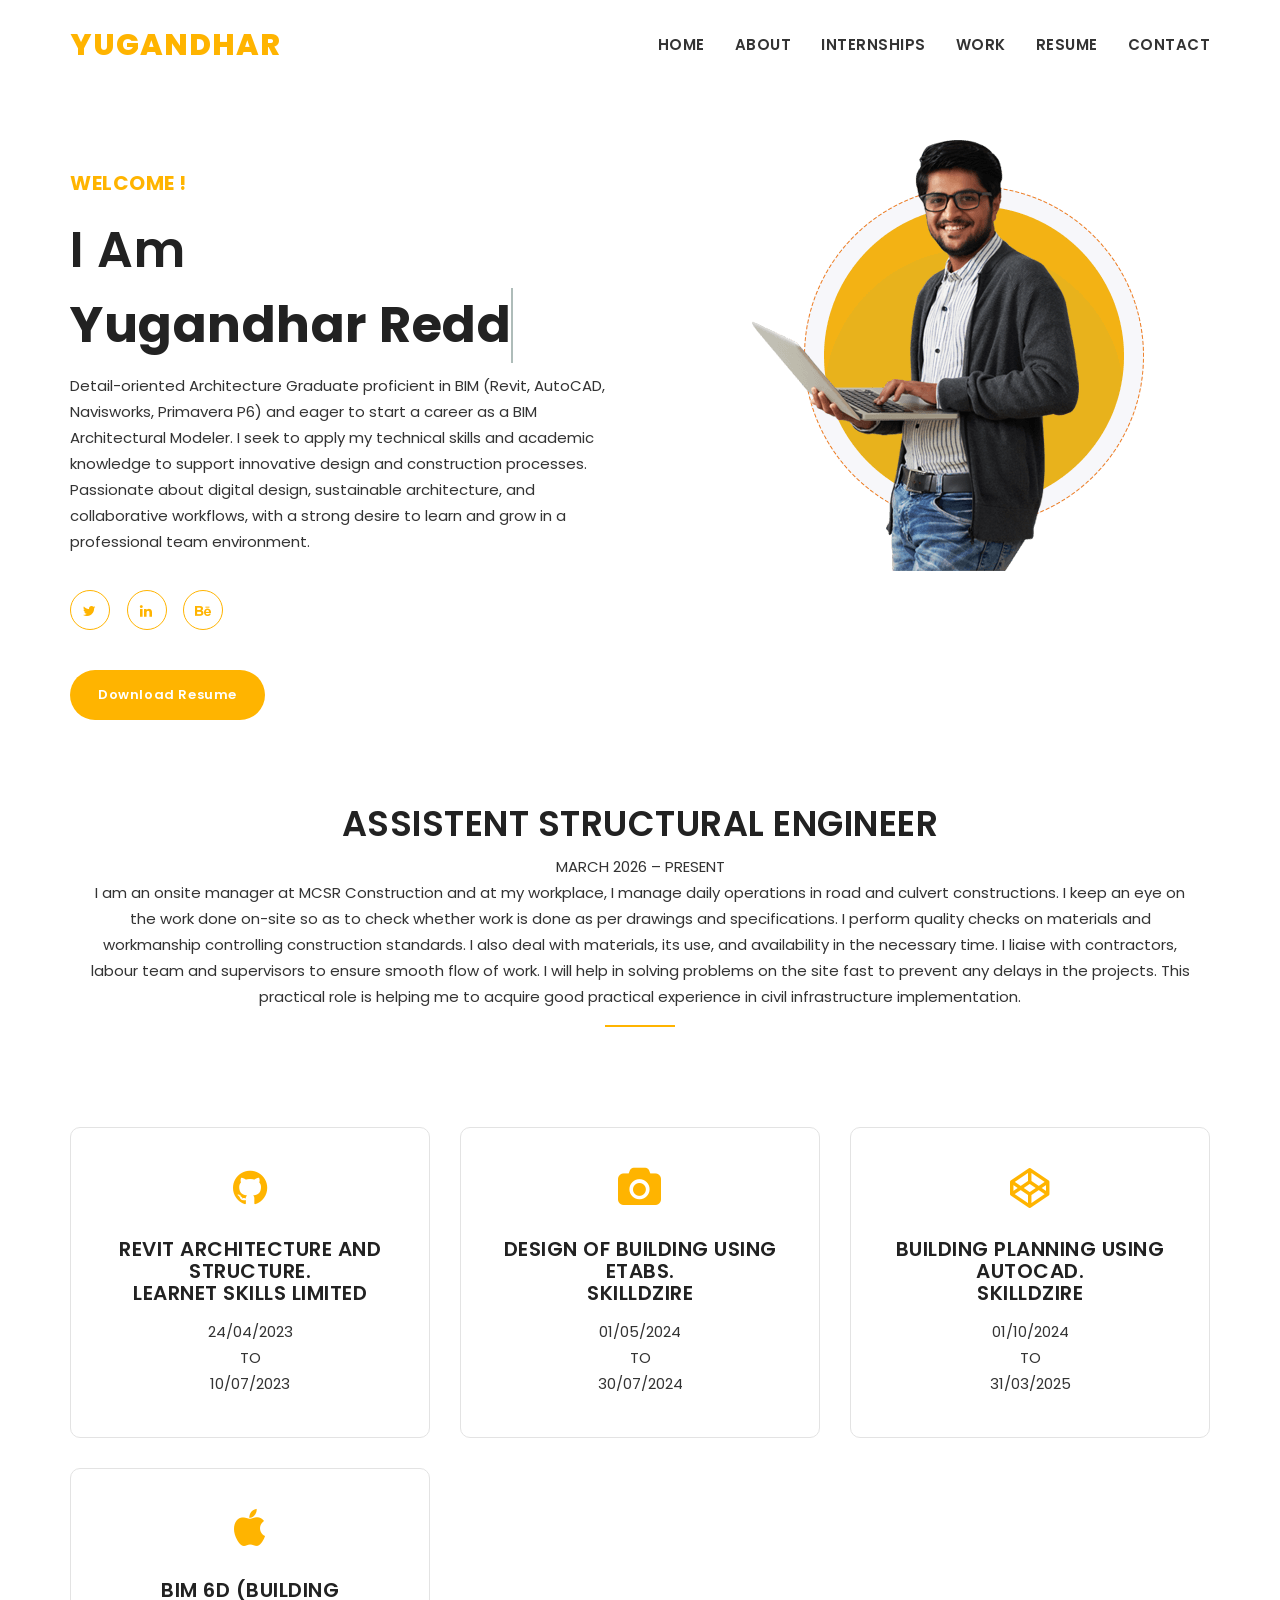
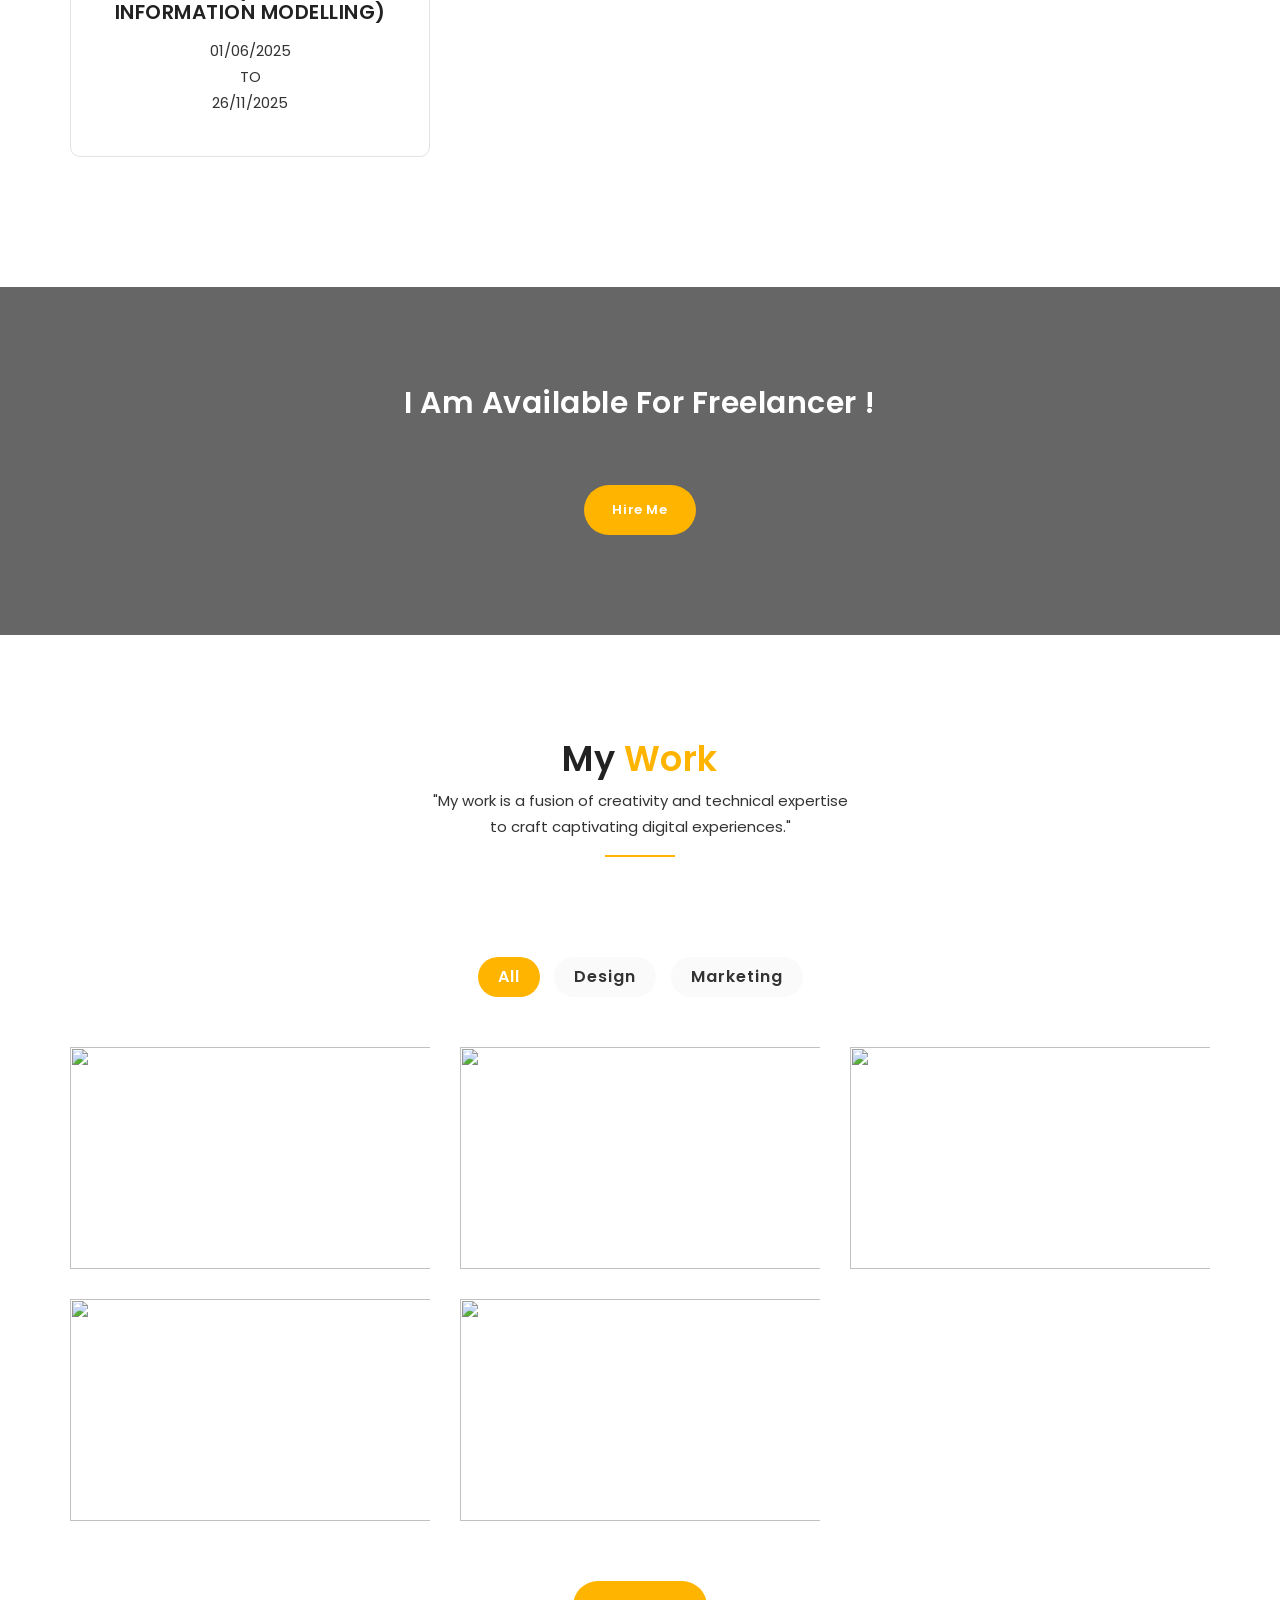
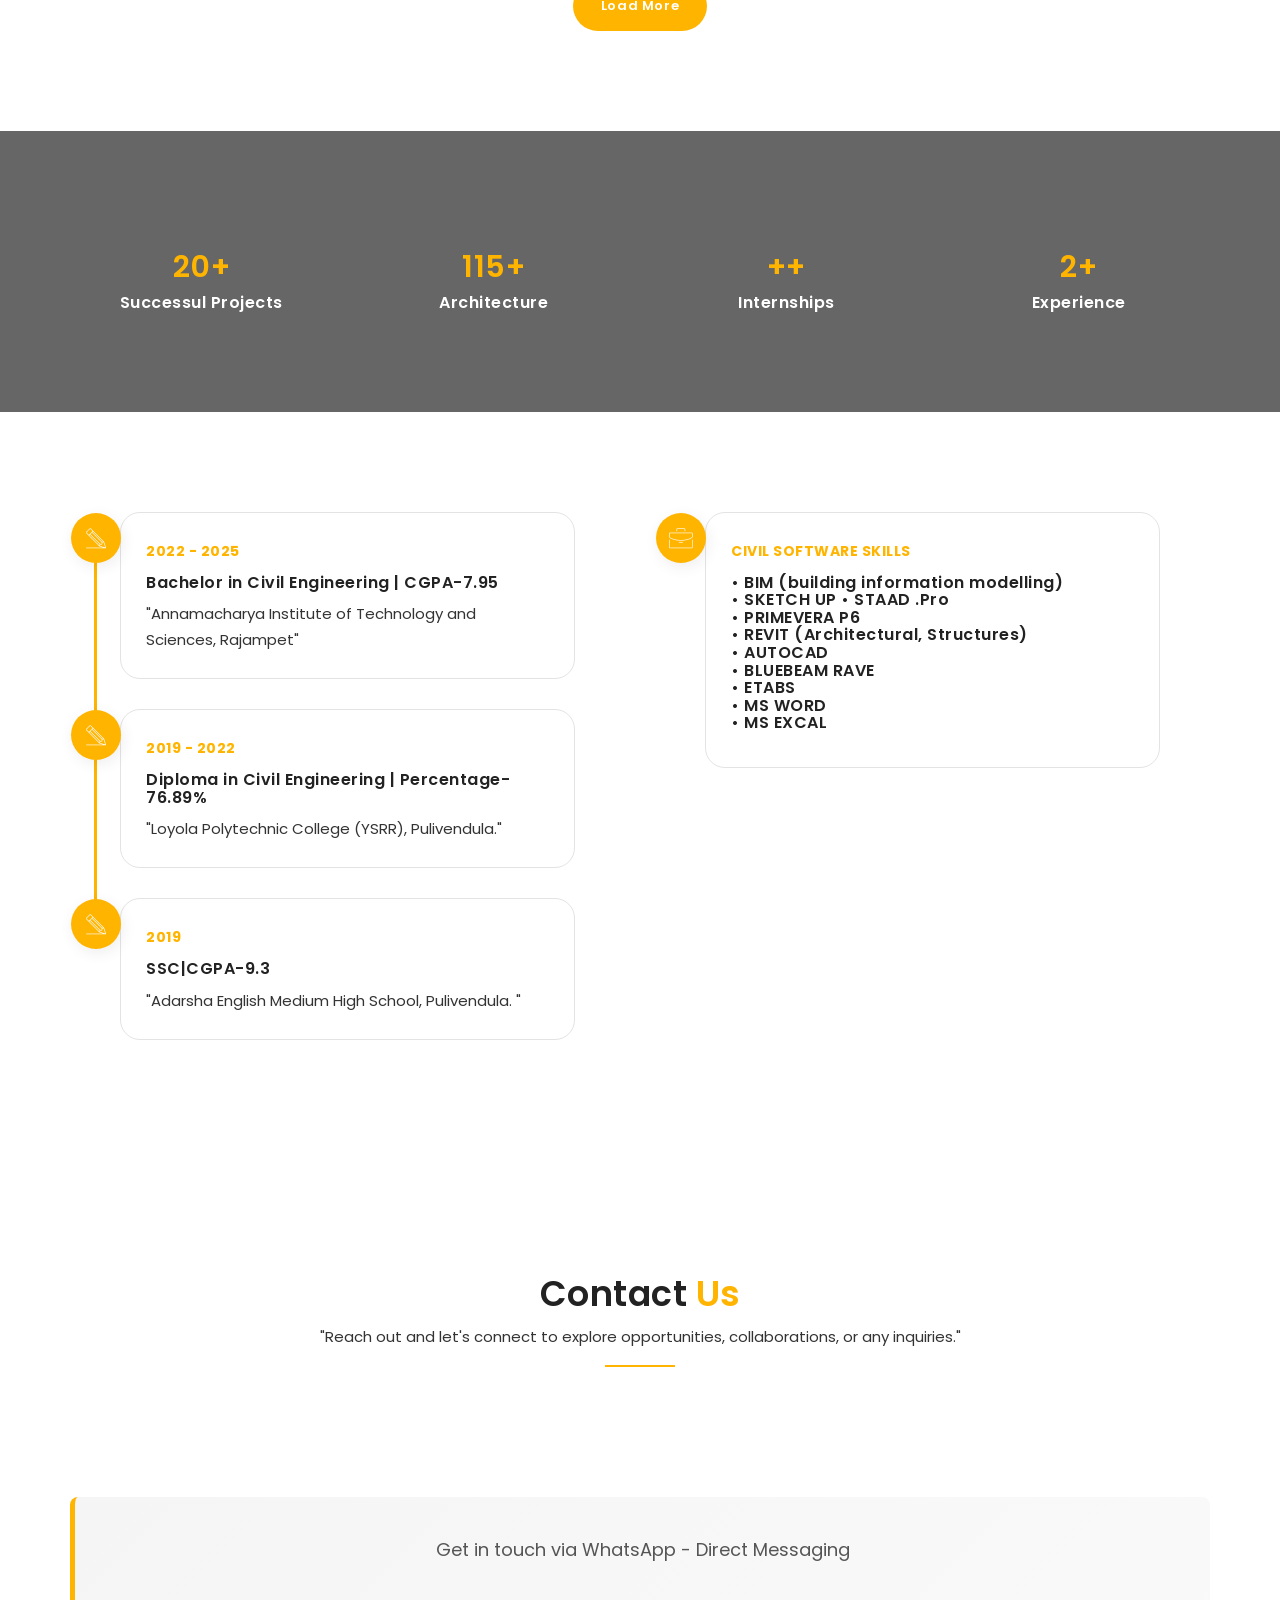
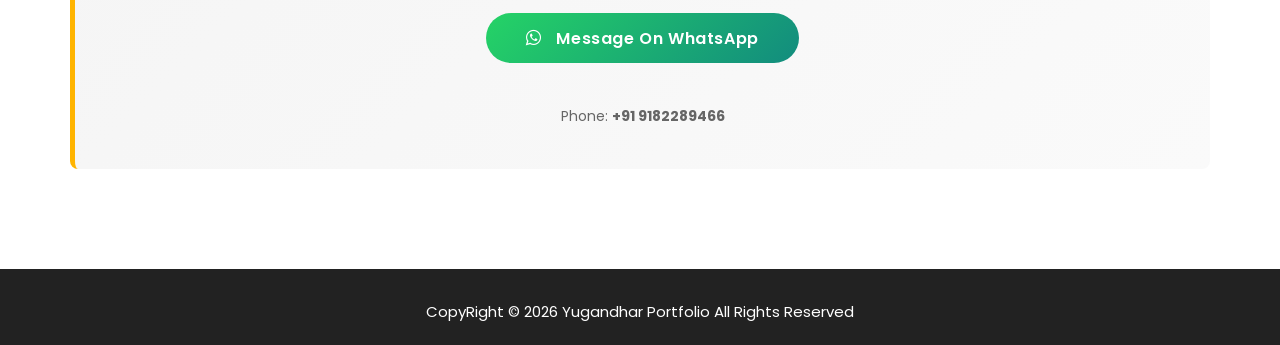
==== index.html @ acbbd773 "yugandhar reddy" ====
<!doctype html>
<html lang="zxx">
	<head>
		<!-- Meta -->
		<meta charset="utf-8">
		<meta http-equiv="X-UA-Compatible" content="IE=edge">
		<meta name="viewport" content="width=device-width, initial-scale=1"> 
		<!-- The above 3 meta tags *must* come first in the head; any other head content must come *after* these tags -->
		<!-- SITE TITLE -->
		<title> Personal Portfolio Template</title>
		<link href="https://fonts.googleapis.com/css?family=Poppins:300i,400,400i,500,600,700,800" rel="stylesheet">
		<link href="fonts/font-awesome.min.css" rel="stylesheet"/>
		<link rel="icon" href="images/favicon.jpg"/>
		<link href="fonts/themify-icons.css" rel="stylesheet"/>
		<link href="fonts/etline.css" rel="stylesheet"/>
		<link href="css/plugins.css" rel="stylesheet"/>
		<link href="css/lightbox.min.css" rel="stylesheet"/>
		<link href="css/responsive.css" rel="stylesheet"/>
		<link href="css/style.css" rel="stylesheet"/>
		<!-- HTML5 shim and Respond.js IE8 support of HTML5 elements and media queries -->
		<!-- WARNING: Respond.js doesn't work if you view the page via file:// -->
		<!--[if lt IE 9]>
		  <script src="https://oss.maxcdn.com/html5shiv/3.7.2/html5shiv.min.js"></script>
		  <script src="https://oss.maxcdn.com/respond/1.4.2/respond.min.js"></script>
		<![endif]-->
	</head>
	<body data-spy="scroll" data-offset="80">
		<!-- START PRELOADER -->
			<div class="preloader">
				<div class="spinner">
					<div class="double-bounce1"></div>
					<div class="double-bounce2"></div>
				</div>
			</div>
		<!-- END PRELOADER -->
		
		<!-- START NAVBAR -->
			<div class="navbar navbar-default navbar-fixed-top menu-top">
				<div class="container">
					<div class="logo">
						<a href="index.html" class="navbar-brand"><p>YUGANDHAR</p></a>
						<div class="mobile-nav"></div>
					</div>
					
					<div id="navbar" class="main_menu">
						<ul class="nav navbar-nav navbar-right">
							<li><a href="#home">Home</a></li>
							<li><a href="#about">About</a></li>
							<li><a href="#service">Internships</a></li>							
							<li><a href="#portfolio">Work</a></li>
							<li><a href="#resume">Resume</a></li>	
							<li><a href="#contact">Contact</a></li>
						</ul>
					</div> 
				</div><!--- END CONTAINER -->
			</div> 
		<!-- END NAVBAR -->			
		
		<!-- START BANNER-SHOW -->
			<section id="home" class="gray_bg main_banner">
				<div class="container">
					<div class="row">
						<div class="col-md-6 col-sm-12 col-xs-12">
							<div class="banner_content">
								<strong>Welcome !</strong>
								<h1 class="cd-headline clip">
									<span class="fw_600">I Am</span>
									<span class="cd-words-wrapper">
										<b class="is-visible fw_300">Yugandhar Reddy</b>
										<b class="fw_300">Architecture</b>
										<b class="fw_300">Civil engineering</b>
										<b class="fw_300">AutoCAD</b>
									</span>
								</h1>
								<p>Detail-oriented Architecture Graduate proficient in BIM (Revit, AutoCAD, Navisworks, Primavera P6) and eager to start a career as a BIM Architectural Modeler.  I seek to apply my technical skills and academic knowledge to support innovative design and construction processes.<br> Passionate about digital design, sustainable architecture, and collaborative workflows, with a strong desire to learn and grow in a professional team environment.  </p>
								<ul class="banner_social_link">					
									
									<li><a href="#"><i class="fa fa-twitter"></i></a></li>
									<li><a href=" www.linkedin.com/in/yugandharreddy-l  "><i class="fa fa-linkedin"></i></a></li>		
									
									<li><a href="yugandharreddy244@gmail.com "><i class="fa fa-behance"></i></a></li>
								</ul>
							<a href="resume.html" class="btn btn-default main_btn"><span>Download Resume</span></a>
						</div>
					</div>
					<div class="col-md-6 col-sm-12 col-xs-12">
						<div class="banner-images">
							<img src="images/p5.png" alt="Yugandhar Reddy portrait" style="margin-top: 100px; margin-left: 30px;" />
						</div>
					</div>
				</div>
			</section>
		<!-- END BANNER-SHOW -->
		
		
		<!-- START SERVICE -->
			<section id="service" class="gray_bg section_padding">
				<div class="container">
					<div class="col-md-12 col-sm-12-col-xs-12">
						<div class="section_heading text-center">							
							<h2>ASSISTENT STRUCTURAL ENGINEER</span></h2>
							<p> MARCH 2026 – PRESENT <br>I am an onsite manager at MCSR Construction and at my workplace, I manage daily operations in road and culvert constructions. I keep an eye on the work done on-site so as to check whether work is done as per drawings and specifications. I perform quality checks on materials and workmanship controlling construction standards. I also deal with materials, its use, and availability in the necessary time. I liaise with contractors, labour team and supervisors to ensure smooth flow of work. I will help in solving problems on the site fast to prevent any delays in the projects. This practical role is helping me to acquire good practical experience in civil infrastructure implementation. </p>
							<div class="sm_border"></div>
						</div>	
					</div>
					
					<div class="row text-center">
						<div class="col-md-4 col-sm-6 col-xs-12">
							<div class="single-service">
								<i class="fa fa-github"></i>
								<h4>Revit Architecture and Structure.<br> Learnet Skills Limited</h4>
								<P>24/04/2023 <br>TO <br>10/07/2023  </div>
						</div> <!-- End Col -->
						<div class="col-md-4 col-sm-6 col-xs-12">
							<div class="single-service">
								<i class="fa fa-camera"></i>
								<h4>Design of building using ETABS. <br> SkillDzire </h4>
								<P>01/05/2024<br> TO<br> 30/07/2024 </div>
						</div> <!-- End Col -->						
						<div class="col-md-4 col-sm-6 col-xs-12">
							<div class="single-service">
								<i class="fa fa-codepen"></i>
								<h4>Building planning using AutoCAD.<br>     SkillDzire  </h4>
								<P>01/10/2024 <br>TO<br> 31/03/2025  </P>
							</div>
						</div> <!-- End Col -->
						<div class="col-md-4 col-sm-6 col-xs-12">
							<div class="single-service">
								<i class="fa fa-apple"></i>
								<h4>BIM 6D (Building Information Modelling)   </h4>
								<P> 01/06/2025 <br>TO<br> 26/11/2025  </P>
							</div>
						</div> <!-- End Col -->
					</div>
				</div>
			</section>
		<!-- END SERVICE -->
		
		<!-- START CTA -->
			<section class="cta_section section_padding">
				<div class="container">
					<div class="row">
						<div class="col-lg-12 text-center">
							<div class="cta_content">
								<h3>I Am Available For Freelancer !</h3>
								<a href="#" class="btn btn-default main_btn"><span>Hire Me</span></a>
							</div>
						</div>
					</div>
				</div>
			</section>
        <!-- END CTA -->
		
		<!-- START PORTFOLIO -->
			<section id="portfolio" class="gray_bg section_padding">
				<div class="container">	
					<div class="col-md-12 col-sm-12-col-xs-12">
						<div class="section_heading text-center">							
							<h2>My <span>Work</span></h2>
							<p>"My work is a fusion of creativity and technical expertise <br> to craft captivating digital experiences."</p>
							<div class="sm_border"></div>
						</div>	
					</div>
					
					<div class="row">
						<div class="work_filter text-center">
							<ul>
								<li class="active" data-filter="*">All</li>
								<li data-filter=".design">Design</li>
								<li data-filter=".marketing">Marketing</li>
							</ul>
						</div>
						
						<div class="work_content_area">
							<div class="col-md-4 col-sm-6 col-xs-12">
								<div class="item-img">
									<img src="https://res.cloudinary.com/u1qfmovs/image/upload/v1786384463/Screenshot_2026-08-10_232243.png" alt="" height="552" width="895"  />
									<div class="item-img-overlay">
										<div class="overlay-info full-width">
											<p>Photography</p>
											<h5>Creative Web Design</h5>
											<a href="https://res.cloudinary.com/u1qfmovs/image/upload/v1786384463/Screenshot_2026-08-10_232243.png" data-lightbox="images">
												<span class="icon"><i class="ti-arrow-right"></i></span>
											</a>
										</div>
									</div>
								</div>
							</div>
							<div class="col-md-4 col-sm-6 col-xs-12 element-item design Photography">
								<div class="item-img">
									<img src="https://res.cloudinary.com/u1qfmovs/image/upload/v1786384461/Screenshot_2026-08-10_232152.png" alt="" height="552" width="895" />
									<div class="item-img-overlay">
										<div class="overlay-info full-width">
											<p>Photography</p>
											<h5>Creative Web Design</h5>
											<a href="https://res.cloudinary.com/u1qfmovs/image/upload/v1786384461/Screenshot_2026-08-10_232152.png" data-lightbox="images">
												<span class="icon"><i class="ti-arrow-right"></i></span>
											</a>
										</div>
									</div>
								</div>
							</div>
							<div class="col-md-4 col-sm-6 col-xs-12 element-item Photography marketing">
								<div class="item-img">
									<img src="https://res.cloudinary.com/u1qfmovs/image/upload/v1786384462/Screenshot_2026-08-10_232219.png" alt="" height="552" width="895" />
									<div class="item-img-overlay">
										<div class="overlay-info full-width">
											<p>Photography</p>
											<h5>Creative Web Design</h5>
											<a href="https://res.cloudinary.com/u1qfmovs/image/upload/v1786384462/Screenshot_2026-08-10_232219.png" data-lightbox="images">
												<span class="icon"><i class="ti-arrow-right"></i></span>
											</a>
										</div>
									</div>
								</div>
							</div>
							<div class="col-md-4 col-sm-6 col-xs-12 element-item design Photography">
								<div class="item-img">
									<img src="https://res.cloudinary.com/u1qfmovs/image/upload/v1786384460/Screenshot_2026-08-10_232131.png" alt="" height="552" width="895"  />
									<div class="item-img-overlay">
										<div class="overlay-info full-width">
											<p>Photography</p>
											<h5>Creative Web Design</h5>
											<a href="https://res.cloudinary.com/u1qfmovs/image/upload/v1786384460/Screenshot_2026-08-10_232131.png" data-lightbox="images">
												<span class="icon"><i class="ti-arrow-right"></i></span>
											</a>
										</div>
									</div>
								</div>
							</div>
							<div class="col-md-4 col-sm-6 col-xs-12 element-item marketing Photography">
								<div class="item-img">
									<img src="https://res.cloudinary.com/u1qfmovs/image/upload/v1786384459/Screenshot_2026-08-10_231906.png" alt="" height="552" width="895"  />
									<div class="item-img-overlay">
										<div class="overlay-info full-width">
											<p>Photography</p>
											<h5>Creative Web Design</h5>
											<a href="https://res.cloudinary.com/u1qfmovs/image/upload/v1786384459/Screenshot_2026-08-10_231906.png" data-lightbox="images">
												<span class="icon"><i class="ti-arrow-right"></i></span>
											</a>
										</div>
									</div>
								</div>
							</div>
							
						</div>
						<div class="port_content_button text-center">
							<a href="#" class='btn btn-default main_btn'>load more</a>
						</div>
					</div>
				</div>			
			</section>
		<!-- END PORTFOLIO -->
			
		<!-- START COUNTER -->
		    <section id="counter_area" class="section_padding">
				<div class="container">
					<div class="row text-center">
						<div class="col-md-3 col-sm-6 col-xs-12">
							<div class="single_counter">							    
								<h3><span class="counter">20</span>+</h3>
							    <h5>Successul Projects</h5>
							</div>
							
						</div>
						
						<div class="col-md-3 col-sm-6 col-xs-12">
							<div class="single_counter">							
								<h3><span class="counter">115</span>+</h3>
								<h5>Architecture</h5>
							</div>
						</div> 
						
						<div class="col-md-3 col-sm-6 col-xs-12">
							<div class="single_counter">							    
								<h3><span class="counter">+</span>+</h3>
								<h5>Internships</h5>
							</div>
						</div> 
						
						<div class="col-md-3 col-sm-6 col-xs-12">
							<div class="single_counter border_left">							    
								<h3><span class="counter">2</span>+</h3>
								<h5>Experience</h5>
							</div>
						</div>
					</div>
				</div>
			</section>
		<!-- END COUNTER -->
		
		<!-- START RESUM -->	
			<section id="resume" class="gray_bg section_padding">
				<div class="container">
					<div class="row">
						<div class="col-md-6 col-sm-12 col-xs-12">
							<div class="education-container wow fadeInUp">
								<ul class="edu-list">
									<li>
										<strong>2022 - 2025</strong>
										<h5>Bachelor in Civil Engineering | CGPA-7.95</h5>
										<p>"Annamacharya Institute of Technology and Sciences, Rajampet"</p>
									</li>
									<li>
										<strong>2019 - 2022</strong>
										<h5>Diploma in Civil Engineering | Percentage-76.89%</h5>
										<p>"Loyola Polytechnic College (YSRR), Pulivendula."



										</p>
									</li>
									<li>
										<strong>2019</strong>
										<h5>SSC|CGPA-9.3</h5>
										<p>"Adarsha English Medium High School, Pulivendula.  "</p>
									</li>
								</ul>
							</div>
						</div>
						
						<div class="col-md-6 col-sm-12 col-xs-12">
							<div class="education-container wow fadeInUp">
								<ul class="edu-list experience">
									<li>
										<strong>CIVIL SOFTWARE SKILLS</strong>
										<h5>• BIM (building information modelling)   <br>   • SKETCH UP   • STAAD .Pro  <br>  • PRIMEVERA P6<br> • REVIT (Architectural, Structures)<br>•  AUTOCAD <br> • BLUEBEAM RAVE  <br>• ETABS  <br>• MS WORD <br>• MS EXCAL</h5>
										</li>
									
								</ul>
							</div>
						</div>
					</div>
				</div>
			</section>
		<!-- END RESUM -->
		
		<!-- START CONTACT -->
			<section id="contact" class="gray_bg section_padding">
				<div class="container">
					<div class="col-md-12 col-sm-12-col-xs-12">
						<div class="section_heading text-center">							
							<h2>Contact <span>Us</span></h2>
							<p>"Reach out and let's connect to explore opportunities, collaborations, or any inquiries."</p>
							<div class="sm_border"></div>
						</div>	
					</div>	
					
					<div class="row">						
						<div class="col-md-12 col-sm-12 text-center">
							<div class="contact-info">
								<p style="font-size: 18px; margin-bottom: 30px; color: #555;">Get in touch via WhatsApp - Direct Messaging</p>
							<a href="https://wa.me/919182289466?text=Hello%20Yugandhar,%20I%20would%20like%20to%20discuss%20a%20project%20opportunity%20with%20you." target="_blank" class="btn btn-default main_btn" style="font-size: 16px; padding: 20px 40px;">
								<i class="fa fa-whatsapp"></i> Message on WhatsApp
							</a>
							<p style="margin-top: 20px; color: #666; font-size: 14px;">Phone: <strong>+91 9182289466</strong></p>
							</div>
						</div>
					</div>
				</div>
			</section>
		<!-- END CONTACT -->
		
		<!-- START FOOTER -->
			<div class="footer">
				<div class="container">
					<div class="row">
						<div class="col-md-12">
							<div class="copy-text">
								<p>CopyRight © 2026 Yugandhar Portfolio All Rights Reserved</p>
							</div>
						</div> <!-- End Col -->						
					</div>
				</div>						
			</div>	
		<!-- END FOOTER -->
		
		<!-- Latest jQuery -->
			<script src="js/jquery.min.js"></script>
			<script src="js/bootstrap.min.js"></script>
			<script src="js/owl.carousel.min.js"></script>
			<script src="js/modernizr-2.8.3.min.js"></script>
			<script src="js/jquery.nav.js"></script>
			<script src="js/jquery.inview.min.js"></script>
			<script src="js/isotope.pkgd.min.js"></script>
			<script src="js/animated-headline.js"></script>
			<script src="js/jquery.ripples-min.js"></script>
			<script src="js/lightbox.min.js"></script>
			<script src="js/slick-nav.js"></script>
			<script src="js/form-contact.js"></script>
			<script src="js/scrolltopcontrol.js"></script>
			<script src="js/wow.min.js"></script>
			<script src="js/main.js"></script>
	</body>
</html>
---- fonts/themify-icons.css ----
@font-face {
	font-family: 'themify';
	src:url('themify.eot?-fvbane');
	src:url('themify.eot?#iefix-fvbane') format('embedded-opentype'),
		url('themify.woff?-fvbane') format('woff'),
		url('themify.ttf?-fvbane') format('truetype'),
		url('themify.svg?-fvbane#themify') format('svg');
	font-weight: normal;
	font-style: normal;
}

[class^="ti-"], [class*=" ti-"] {
	font-family: 'themify';
	speak: none;
	font-style: normal;
	font-weight: normal;
	font-variant: normal;
	text-transform: none;
	line-height: 1;

	/* Better Font Rendering =========== */
	-webkit-font-smoothing: antialiased;
	-moz-osx-font-smoothing: grayscale;
}

.ti-wand:before {
	content: "\e600";
}
.ti-volume:before {
	content: "\e601";
}
.ti-user:before {
	content: "\e602";
}
.ti-unlock:before {
	content: "\e603";
}
.ti-unlink:before {
	content: "\e604";
}
.ti-trash:before {
	content: "\e605";
}
.ti-thought:before {
	content: "\e606";
}
.ti-target:before {
	content: "\e607";
}
.ti-tag:before {
	content: "\e608";
}
.ti-tablet:before {
	content: "\e609";
}
.ti-star:before {
	content: "\e60a";
}
.ti-spray:before {
	content: "\e60b";
}
.ti-signal:before {
	content: "\e60c";
}
.ti-shopping-cart:before {
	content: "\e60d";
}
.ti-shopping-cart-full:before {
	content: "\e60e";
}
.ti-settings:before {
	content: "\e60f";
}
.ti-search:before {
	content: "\e610";
}
.ti-zoom-in:before {
	content: "\e611";
}
.ti-zoom-out:before {
	content: "\e612";
}
.ti-cut:before {
	content: "\e613";
}
.ti-ruler:before {
	content: "\e614";
}
.ti-ruler-pencil:before {
	content: "\e615";
}
.ti-ruler-alt:before {
	content: "\e616";
}
.ti-bookmark:before {
	content: "\e617";
}
.ti-bookmark-alt:before {
	content: "\e618";
}
.ti-reload:before {
	content: "\e619";
}
.ti-plus:before {
	content: "\e61a";
}
.ti-pin:before {
	content: "\e61b";
}
.ti-pencil:before {
	content: "\e61c";
}
.ti-pencil-alt:before {
	content: "\e61d";
}
.ti-paint-roller:before {
	content: "\e61e";
}
.ti-paint-bucket:before {
	content: "\e61f";
}
.ti-na:before {
	content: "\e620";
}
.ti-mobile:before {
	content: "\e621";
}
.ti-minus:before {
	content: "\e622";
}
.ti-medall:before {
	content: "\e623";
}
.ti-medall-alt:before {
	content: "\e624";
}
.ti-marker:before {
	content: "\e625";
}
.ti-marker-alt:before {
	content: "\e626";
}
.ti-arrow-up:before {
	content: "\e627";
}
.ti-arrow-right:before {
	content: "\e628";
}
.ti-arrow-left:before {
	content: "\e629";
}
.ti-arrow-down:before {
	content: "\e62a";
}
.ti-lock:before {
	content: "\e62b";
}
.ti-location-arrow:before {
	content: "\e62c";
}
.ti-link:before {
	content: "\e62d";
}
.ti-layout:before {
	content: "\e62e";
}
.ti-layers:before {
	content: "\e62f";
}
.ti-layers-alt:before {
	content: "\e630";
}
.ti-key:before {
	content: "\e631";
}
.ti-import:before {
	content: "\e632";
}
.ti-image:before {
	content: "\e633";
}
.ti-heart:before {
	content: "\e634";
}
.ti-heart-broken:before {
	content: "\e635";
}
.ti-hand-stop:before {
	content: "\e636";
}
.ti-hand-open:before {
	content: "\e637";
}
.ti-hand-drag:before {
	content: "\e638";
}
.ti-folder:before {
	content: "\e639";
}
.ti-flag:before {
	content: "\e63a";
}
.ti-flag-alt:before {
	content: "\e63b";
}
.ti-flag-alt-2:before {
	content: "\e63c";
}
.ti-eye:before {
	content: "\e63d";
}
.ti-export:before {
	content: "\e63e";
}
.ti-exchange-vertical:before {
	content: "\e63f";
}
.ti-desktop:before {
	content: "\e640";
}
.ti-cup:before {
	content: "\e641";
}
.ti-crown:before {
	content: "\e642";
}
.ti-comments:before {
	content: "\e643";
}
.ti-comment:before {
	content: "\e644";
}
.ti-comment-alt:before {
	content: "\e645";
}
.ti-close:before {
	content: "\e646";
}
.ti-clip:before {
	content: "\e647";
}
.ti-angle-up:before {
	content: "\e648";
}
.ti-angle-right:before {
	content: "\e649";
}
.ti-angle-left:before {
	content: "\e64a";
}
.ti-angle-down:before {
	content: "\e64b";
}
.ti-check:before {
	content: "\e64c";
}
.ti-check-box:before {
	content: "\e64d";
}
.ti-camera:before {
	content: "\e64e";
}
.ti-announcement:before {
	content: "\e64f";
}
.ti-brush:before {
	content: "\e650";
}
.ti-briefcase:before {
	content: "\e651";
}
.ti-bolt:before {
	content: "\e652";
}
.ti-bolt-alt:before {
	content: "\e653";
}
.ti-blackboard:before {
	content: "\e654";
}
.ti-bag:before {
	content: "\e655";
}
.ti-move:before {
	content: "\e656";
}
.ti-arrows-vertical:before {
	content: "\e657";
}
.ti-arrows-horizontal:before {
	content: "\e658";
}
.ti-fullscreen:before {
	content: "\e659";
}
.ti-arrow-top-right:before {
	content: "\e65a";
}
.ti-arrow-top-left:before {
	content: "\e65b";
}
.ti-arrow-circle-up:before {
	content: "\e65c";
}
.ti-arrow-circle-right:before {
	content: "\e65d";
}
.ti-arrow-circle-left:before {
	content: "\e65e";
}
.ti-arrow-circle-down:before {
	content: "\e65f";
}
.ti-angle-double-up:before {
	content: "\e660";
}
.ti-angle-double-right:before {
	content: "\e661";
}
.ti-angle-double-left:before {
	content: "\e662";
}
.ti-angle-double-down:before {
	content: "\e663";
}
.ti-zip:before {
	content: "\e664";
}
.ti-world:before {
	content: "\e665";
}
.ti-wheelchair:before {
	content: "\e666";
}
.ti-view-list:before {
	content: "\e667";
}
.ti-view-list-alt:before {
	content: "\e668";
}
.ti-view-grid:before {
	content: "\e669";
}
.ti-uppercase:before {
	content: "\e66a";
}
.ti-upload:before {
	content: "\e66b";
}
.ti-underline:before {
	content: "\e66c";
}
.ti-truck:before {
	content: "\e66d";
}
.ti-timer:before {
	content: "\e66e";
}
.ti-ticket:before {
	content: "\e66f";
}
.ti-thumb-up:before {
	content: "\e670";
}
.ti-thumb-down:before {
	content: "\e671";
}
.ti-text:before {
	content: "\e672";
}
.ti-stats-up:before {
	content: "\e673";
}
.ti-stats-down:before {
	content: "\e674";
}
.ti-split-v:before {
	content: "\e675";
}
.ti-split-h:before {
	content: "\e676";
}
.ti-smallcap:before {
	content: "\e677";
}
.ti-shine:before {
	content: "\e678";
}
.ti-shift-right:before {
	content: "\e679";
}
.ti-shift-left:before {
	content: "\e67a";
}
.ti-shield:before {
	content: "\e67b";
}
.ti-notepad:before {
	content: "\e67c";
}
.ti-server:before {
	content: "\e67d";
}
.ti-quote-right:before {
	content: "\e67e";
}
.ti-quote-left:before {
	content: "\e67f";
}
.ti-pulse:before {
	content: "\e680";
}
.ti-printer:before {
	content: "\e681";
}
.ti-power-off:before {
	content: "\e682";
}
.ti-plug:before {
	content: "\e683";
}
.ti-pie-chart:before {
	content: "\e684";
}
.ti-paragraph:before {
	content: "\e685";
}
.ti-panel:before {
	content: "\e686";
}
.ti-package:before {
	content: "\e687";
}
.ti-music:before {
	content: "\e688";
}
.ti-music-alt:before {
	content: "\e689";
}
.ti-mouse:before {
	content: "\e68a";
}
.ti-mouse-alt:before {
	content: "\e68b";
}
.ti-money:before {
	content: "\e68c";
}
.ti-microphone:before {
	content: "\e68d";
}
.ti-menu:before {
	content: "\e68e";
}
.ti-menu-alt:before {
	content: "\e68f";
}
.ti-map:before {
	content: "\e690";
}
.ti-map-alt:before {
	content: "\e691";
}
.ti-loop:before {
	content: "\e692";
}
.ti-location-pin:before {
	content: "\e693";
}
.ti-list:before {
	content: "\e694";
}
.ti-light-bulb:before {
	content: "\e695";
}
.ti-Italic:before {
	content: "\e696";
}
.ti-info:before {
	content: "\e697";
}
.ti-infinite:before {
	content: "\e698";
}
.ti-id-badge:before {
	content: "\e699";
}
.ti-hummer:before {
	content: "\e69a";
}
.ti-home:before {
	content: "\e69b";
}
.ti-help:before {
	content: "\e69c";
}
.ti-headphone:before {
	content: "\e69d";
}
.ti-harddrives:before {
	content: "\e69e";
}
.ti-harddrive:before {
	content: "\e69f";
}
.ti-gift:before {
	content: "\e6a0";
}
.ti-game:before {
	content: "\e6a1";
}
.ti-filter:before {
	content: "\e6a2";
}
.ti-files:before {
	content: "\e6a3";
}
.ti-file:before {
	content: "\e6a4";
}
.ti-eraser:before {
	content: "\e6a5";
}
.ti-envelope:before {
	content: "\e6a6";
}
.ti-download:before {
	content: "\e6a7";
}
.ti-direction:before {
	content: "\e6a8";
}
.ti-direction-alt:before {
	content: "\e6a9";
}
.ti-dashboard:before {
	content: "\e6aa";
}
.ti-control-stop:before {
	content: "\e6ab";
}
.ti-control-shuffle:before {
	content: "\e6ac";
}
.ti-control-play:before {
	content: "\e6ad";
}
.ti-control-pause:before {
	content: "\e6ae";
}
.ti-control-forward:before {
	content: "\e6af";
}
.ti-control-backward:before {
	content: "\e6b0";
}
.ti-cloud:before {
	content: "\e6b1";
}
.ti-cloud-up:before {
	content: "\e6b2";
}
.ti-cloud-down:before {
	content: "\e6b3";
}
.ti-clipboard:before {
	content: "\e6b4";
}
.ti-car:before {
	content: "\e6b5";
}
.ti-calendar:before {
	content: "\e6b6";
}
.ti-book:before {
	content: "\e6b7";
}
.ti-bell:before {
	content: "\e6b8";
}
.ti-basketball:before {
	content: "\e6b9";
}
.ti-bar-chart:before {
	content: "\e6ba";
}
.ti-bar-chart-alt:before {
	content: "\e6bb";
}
.ti-back-right:before {
	content: "\e6bc";
}
.ti-back-left:before {
	content: "\e6bd";
}
.ti-arrows-corner:before {
	content: "\e6be";
}
.ti-archive:before {
	content: "\e6bf";
}
.ti-anchor:before {
	content: "\e6c0";
}
.ti-align-right:before {
	content: "\e6c1";
}
.ti-align-left:before {
	content: "\e6c2";
}
.ti-align-justify:before {
	content: "\e6c3";
}
.ti-align-center:before {
	content: "\e6c4";
}
.ti-alert:before {
	content: "\e6c5";
}
.ti-alarm-clock:before {
	content: "\e6c6";
}
.ti-agenda:before {
	content: "\e6c7";
}
.ti-write:before {
	content: "\e6c8";
}
.ti-window:before {
	content: "\e6c9";
}
.ti-widgetized:before {
	content: "\e6ca";
}
.ti-widget:before {
	content: "\e6cb";
}
.ti-widget-alt:before {
	content: "\e6cc";
}
.ti-wallet:before {
	content: "\e6cd";
}
.ti-video-clapper:before {
	content: "\e6ce";
}
.ti-video-camera:before {
	content: "\e6cf";
}
.ti-vector:before {
	content: "\e6d0";
}
.ti-themify-logo:before {
	content: "\e6d1";
}
.ti-themify-favicon:before {
	content: "\e6d2";
}
.ti-themify-favicon-alt:before {
	content: "\e6d3";
}
.ti-support:before {
	content: "\e6d4";
}
.ti-stamp:before {
	content: "\e6d5";
}
.ti-split-v-alt:before {
	content: "\e6d6";
}
.ti-slice:before {
	content: "\e6d7";
}
.ti-shortcode:before {
	content: "\e6d8";
}
.ti-shift-right-alt:before {
	content: "\e6d9";
}
.ti-shift-left-alt:before {
	content: "\e6da";
}
.ti-ruler-alt-2:before {
	content: "\e6db";
}
.ti-receipt:before {
	content: "\e6dc";
}
.ti-pin2:before {
	content: "\e6dd";
}
.ti-pin-alt:before {
	content: "\e6de";
}
.ti-pencil-alt2:before {
	content: "\e6df";
}
.ti-palette:before {
	content: "\e6e0";
}
.ti-more:before {
	content: "\e6e1";
}
.ti-more-alt:before {
	content: "\e6e2";
}
.ti-microphone-alt:before {
	content: "\e6e3";
}
.ti-magnet:before {
	content: "\e6e4";
}
.ti-line-double:before {
	content: "\e6e5";
}
.ti-line-dotted:before {
	content: "\e6e6";
}
.ti-line-dashed:before {
	content: "\e6e7";
}
.ti-layout-width-full:before {
	content: "\e6e8";
}
.ti-layout-width-default:before {
	content: "\e6e9";
}
.ti-layout-width-default-alt:before {
	content: "\e6ea";
}
.ti-layout-tab:before {
	content: "\e6eb";
}
.ti-layout-tab-window:before {
	content: "\e6ec";
}
.ti-layout-tab-v:before {
	content: "\e6ed";
}
.ti-layout-tab-min:before {
	content: "\e6ee";
}
.ti-layout-slider:before {
	content: "\e6ef";
}
.ti-layout-slider-alt:before {
	content: "\e6f0";
}
.ti-layout-sidebar-right:before {
	content: "\e6f1";
}
.ti-layout-sidebar-none:before {
	content: "\e6f2";
}
.ti-layout-sidebar-left:before {
	content: "\e6f3";
}
.ti-layout-placeholder:before {
	content: "\e6f4";
}
.ti-layout-menu:before {
	content: "\e6f5";
}
.ti-layout-menu-v:before {
	content: "\e6f6";
}
.ti-layout-menu-separated:before {
	content: "\e6f7";
}
.ti-layout-menu-full:before {
	content: "\e6f8";
}
.ti-layout-media-right-alt:before {
	content: "\e6f9";
}
.ti-layout-media-right:before {
	content: "\e6fa";
}
.ti-layout-media-overlay:before {
	content: "\e6fb";
}
.ti-layout-media-overlay-alt:before {
	content: "\e6fc";
}
.ti-layout-media-overlay-alt-2:before {
	content: "\e6fd";
}
.ti-layout-media-left-alt:before {
	content: "\e6fe";
}
.ti-layout-media-left:before {
	content: "\e6ff";
}
.ti-layout-media-center-alt:before {
	content: "\e700";
}
.ti-layout-media-center:before {
	content: "\e701";
}
.ti-layout-list-thumb:before {
	content: "\e702";
}
.ti-layout-list-thumb-alt:before {
	content: "\e703";
}
.ti-layout-list-post:before {
	content: "\e704";
}
.ti-layout-list-large-image:before {
	content: "\e705";
}
.ti-layout-line-solid:before {
	content: "\e706";
}
.ti-layout-grid4:before {
	content: "\e707";
}
.ti-layout-grid3:before {
	content: "\e708";
}
.ti-layout-grid2:before {
	content: "\e709";
}
.ti-layout-grid2-thumb:before {
	content: "\e70a";
}
.ti-layout-cta-right:before {
	content: "\e70b";
}
.ti-layout-cta-left:before {
	content: "\e70c";
}
.ti-layout-cta-center:before {
	content: "\e70d";
}
.ti-layout-cta-btn-right:before {
	content: "\e70e";
}
.ti-layout-cta-btn-left:before {
	content: "\e70f";
}
.ti-layout-column4:before {
	content: "\e710";
}
.ti-layout-column3:before {
	content: "\e711";
}
.ti-layout-column2:before {
	content: "\e712";
}
.ti-layout-accordion-separated:before {
	content: "\e713";
}
.ti-layout-accordion-merged:before {
	content: "\e714";
}
.ti-layout-accordion-list:before {
	content: "\e715";
}
.ti-ink-pen:before {
	content: "\e716";
}
.ti-info-alt:before {
	content: "\e717";
}
.ti-help-alt:before {
	content: "\e718";
}
.ti-headphone-alt:before {
	content: "\e719";
}
.ti-hand-point-up:before {
	content: "\e71a";
}
.ti-hand-point-right:before {
	content: "\e71b";
}
.ti-hand-point-left:before {
	content: "\e71c";
}
.ti-hand-point-down:before {
	content: "\e71d";
}
.ti-gallery:before {
	content: "\e71e";
}
.ti-face-smile:before {
	content: "\e71f";
}
.ti-face-sad:before {
	content: "\e720";
}
.ti-credit-card:before {
	content: "\e721";
}
.ti-control-skip-forward:before {
	content: "\e722";
}
.ti-control-skip-backward:before {
	content: "\e723";
}
.ti-control-record:before {
	content: "\e724";
}
.ti-control-eject:before {
	content: "\e725";
}
.ti-comments-smiley:before {
	content: "\e726";
}
.ti-brush-alt:before {
	content: "\e727";
}
.ti-youtube:before {
	content: "\e728";
}
.ti-vimeo:before {
	content: "\e729";
}
.ti-twitter:before {
	content: "\e72a";
}
.ti-time:before {
	content: "\e72b";
}
.ti-tumblr:before {
	content: "\e72c";
}
.ti-skype:before {
	content: "\e72d";
}
.ti-share:before {
	content: "\e72e";
}
.ti-share-alt:before {
	content: "\e72f";
}
.ti-rocket:before {
	content: "\e730";
}
.ti-pinterest:before {
	content: "\e731";
}
.ti-new-window:before {
	content: "\e732";
}
.ti-microsoft:before {
	content: "\e733";
}
.ti-list-ol:before {
	content: "\e734";
}
.ti-linkedin:before {
	content: "\e735";
}
.ti-layout-sidebar-2:before {
	content: "\e736";
}
.ti-layout-grid4-alt:before {
	content: "\e737";
}
.ti-layout-grid3-alt:before {
	content: "\e738";
}
.ti-layout-grid2-alt:before {
	content: "\e739";
}
.ti-layout-column4-alt:before {
	content: "\e73a";
}
.ti-layout-column3-alt:before {
	content: "\e73b";
}
.ti-layout-column2-alt:before {
	content: "\e73c";
}
.ti-instagram:before {
	content: "\e73d";
}
.ti-google:before {
	content: "\e73e";
}
.ti-github:before {
	content: "\e73f";
}
.ti-flickr:before {
	content: "\e740";
}
.ti-facebook:before {
	content: "\e741";
}
.ti-dropbox:before {
	content: "\e742";
}
.ti-dribbble:before {
	content: "\e743";
}
.ti-apple:before {
	content: "\e744";
}
.ti-android:before {
	content: "\e745";
}
.ti-save:before {
	content: "\e746";
}
.ti-save-alt:before {
	content: "\e747";
}
.ti-yahoo:before {
	content: "\e748";
}
.ti-wordpress:before {
	content: "\e749";
}
.ti-vimeo-alt:before {
	content: "\e74a";
}
.ti-twitter-alt:before {
	content: "\e74b";
}
.ti-tumblr-alt:before {
	content: "\e74c";
}
.ti-trello:before {
	content: "\e74d";
}
.ti-stack-overflow:before {
	content: "\e74e";
}
.ti-soundcloud:before {
	content: "\e74f";
}
.ti-sharethis:before {
	content: "\e750";
}
.ti-sharethis-alt:before {
	content: "\e751";
}
.ti-reddit:before {
	content: "\e752";
}
.ti-pinterest-alt:before {
	content: "\e753";
}
.ti-microsoft-alt:before {
	content: "\e754";
}
.ti-linux:before {
	content: "\e755";
}
.ti-jsfiddle:before {
	content: "\e756";
}
.ti-joomla:before {
	content: "\e757";
}
.ti-html5:before {
	content: "\e758";
}
.ti-flickr-alt:before {
	content: "\e759";
}
.ti-email:before {
	content: "\e75a";
}
.ti-drupal:before {
	content: "\e75b";
}
.ti-dropbox-alt:before {
	content: "\e75c";
}
.ti-css3:before {
	content: "\e75d";
}
.ti-rss:before {
	content: "\e75e";
}
.ti-rss-alt:before {
	content: "\e75f";
}
---- fonts/etline.css ----
@font-face {
	font-family: 'et-line';
	src:url('et-line.eot');
	src:url('et-line.eot?#iefix') format('embedded-opentype'),
		url('et-line.woff') format('woff'),
		url('et-line.ttf') format('truetype'),
		url('et-line.svg#et-line') format('svg');
	font-weight: normal;
	font-style: normal;
}

/* Use the following CSS code if you want to use data attributes for inserting your icons */
[data-icon]:before {
	font-family: 'et-line';
	content: attr(data-icon);
	speak: none;
	font-weight: normal;
	font-variant: normal;
	text-transform: none;
	line-height: 1;
	-webkit-font-smoothing: antialiased;
	-moz-osx-font-smoothing: grayscale;
	display:inline-block;
}

/* Use the following CSS code if you want to have a class per icon */
/*
Instead of a list of all class selectors,
you can use the generic selector below, but it's slower:
[class*="icon-"] {
*/
.icon-mobile, .icon-laptop, .icon-desktop, .icon-tablet, .icon-phone, .icon-document, .icon-documents, .icon-search, .icon-clipboard, .icon-newspaper, .icon-notebook, .icon-book-open, .icon-browser, .icon-calendar, .icon-presentation, .icon-picture, .icon-pictures, .icon-video, .icon-camera, .icon-printer, .icon-toolbox, .icon-briefcase, .icon-wallet, .icon-gift, .icon-bargraph, .icon-grid, .icon-expand, .icon-focus, .icon-edit, .icon-adjustments, .icon-ribbon, .icon-hourglass, .icon-lock, .icon-megaphone, .icon-shield, .icon-trophy, .icon-flag, .icon-map, .icon-puzzle, .icon-basket, .icon-envelope, .icon-streetsign, .icon-telescope, .icon-gears, .icon-key, .icon-paperclip, .icon-attachment, .icon-pricetags, .icon-lightbulb, .icon-layers, .icon-pencil, .icon-tools, .icon-tools-2, .icon-scissors, .icon-paintbrush, .icon-magnifying-glass, .icon-circle-compass, .icon-linegraph, .icon-mic, .icon-strategy, .icon-beaker, .icon-caution, .icon-recycle, .icon-anchor, .icon-profile-male, .icon-profile-female, .icon-bike, .icon-wine, .icon-hotairballoon, .icon-globe, .icon-genius, .icon-map-pin, .icon-dial, .icon-chat, .icon-heart, .icon-cloud, .icon-upload, .icon-download, .icon-target, .icon-hazardous, .icon-piechart, .icon-speedometer, .icon-global, .icon-compass, .icon-lifesaver, .icon-clock, .icon-aperture, .icon-quote, .icon-scope, .icon-alarmclock, .icon-refresh, .icon-happy, .icon-sad, .icon-facebook, .icon-twitter, .icon-googleplus, .icon-rss, .icon-tumblr, .icon-linkedin, .icon-dribbble {
	font-family: 'et-line';
	speak: none;
	font-style: normal;
	font-weight: normal;
	font-variant: normal;
	text-transform: none;
	line-height: 1;
	-webkit-font-smoothing: antialiased;
	-moz-osx-font-smoothing: grayscale;
	display:inline-block;
}
.icon-mobile:before {
	content: "\e000";
}
.icon-laptop:before {
	content: "\e001";
}
.icon-desktop:before {
	content: "\e002";
}
.icon-tablet:before {
	content: "\e003";
}
.icon-phone:before {
	content: "\e004";
}
.icon-document:before {
	content: "\e005";
}
.icon-documents:before {
	content: "\e006";
}
.icon-search:before {
	content: "\e007";
}
.icon-clipboard:before {
	content: "\e008";
}
.icon-newspaper:before {
	content: "\e009";
}
.icon-notebook:before {
	content: "\e00a";
}
.icon-book-open:before {
	content: "\e00b";
}
.icon-browser:before {
	content: "\e00c";
}
.icon-calendar:before {
	content: "\e00d";
}
.icon-presentation:before {
	content: "\e00e";
}
.icon-picture:before {
	content: "\e00f";
}
.icon-pictures:before {
	content: "\e010";
}
.icon-video:before {
	content: "\e011";
}
.icon-camera:before {
	content: "\e012";
}
.icon-printer:before {
	content: "\e013";
}
.icon-toolbox:before {
	content: "\e014";
}
.icon-briefcase:before {
	content: "\e015";
}
.icon-wallet:before {
	content: "\e016";
}
.icon-gift:before {
	content: "\e017";
}
.icon-bargraph:before {
	content: "\e018";
}
.icon-grid:before {
	content: "\e019";
}
.icon-expand:before {
	content: "\e01a";
}
.icon-focus:before {
	content: "\e01b";
}
.icon-edit:before {
	content: "\e01c";
}
.icon-adjustments:before {
	content: "\e01d";
}
.icon-ribbon:before {
	content: "\e01e";
}
.icon-hourglass:before {
	content: "\e01f";
}
.icon-lock:before {
	content: "\e020";
}
.icon-megaphone:before {
	content: "\e021";
}
.icon-shield:before {
	content: "\e022";
}
.icon-trophy:before {
	content: "\e023";
}
.icon-flag:before {
	content: "\e024";
}
.icon-map:before {
	content: "\e025";
}
.icon-puzzle:before {
	content: "\e026";
}
.icon-basket:before {
	content: "\e027";
}
.icon-envelope:before {
	content: "\e028";
}
.icon-streetsign:before {
	content: "\e029";
}
.icon-telescope:before {
	content: "\e02a";
}
.icon-gears:before {
	content: "\e02b";
}
.icon-key:before {
	content: "\e02c";
}
.icon-paperclip:before {
	content: "\e02d";
}
.icon-attachment:before {
	content: "\e02e";
}
.icon-pricetags:before {
	content: "\e02f";
}
.icon-lightbulb:before {
	content: "\e030";
}
.icon-layers:before {
	content: "\e031";
}
.icon-pencil:before {
	content: "\e032";
}
.icon-tools:before {
	content: "\e033";
}
.icon-tools-2:before {
	content: "\e034";
}
.icon-scissors:before {
	content: "\e035";
}
.icon-paintbrush:before {
	content: "\e036";
}
.icon-magnifying-glass:before {
	content: "\e037";
}
.icon-circle-compass:before {
	content: "\e038";
}
.icon-linegraph:before {
	content: "\e039";
}
.icon-mic:before {
	content: "\e03a";
}
.icon-strategy:before {
	content: "\e03b";
}
.icon-beaker:before {
	content: "\e03c";
}
.icon-caution:before {
	content: "\e03d";
}
.icon-recycle:before {
	content: "\e03e";
}
.icon-anchor:before {
	content: "\e03f";
}
.icon-profile-male:before {
	content: "\e040";
}
.icon-profile-female:before {
	content: "\e041";
}
.icon-bike:before {
	content: "\e042";
}
.icon-wine:before {
	content: "\e043";
}
.icon-hotairballoon:before {
	content: "\e044";
}
.icon-globe:before {
	content: "\e045";
}
.icon-genius:before {
	content: "\e046";
}
.icon-map-pin:before {
	content: "\e047";
}
.icon-dial:before {
	content: "\e048";
}
.icon-chat:before {
	content: "\e049";
}
.icon-heart:before {
	content: "\e04a";
}
.icon-cloud:before {
	content: "\e04b";
}
.icon-upload:before {
	content: "\e04c";
}
.icon-download:before {
	content: "\e04d";
}
.icon-target:before {
	content: "\e04e";
}
.icon-hazardous:before {
	content: "\e04f";
}
.icon-piechart:before {
	content: "\e050";
}
.icon-speedometer:before {
	content: "\e051";
}
.icon-global:before {
	content: "\e052";
}
.icon-compass:before {
	content: "\e053";
}
.icon-lifesaver:before {
	content: "\e054";
}
.icon-clock:before {
	content: "\e055";
}
.icon-aperture:before {
	content: "\e056";
}
.icon-quote:before {
	content: "\e057";
}
.icon-scope:before {
	content: "\e058";
}
.icon-alarmclock:before {
	content: "\e059";
}
.icon-refresh:before {
	content: "\e05a";
}
.icon-happy:before {
	content: "\e05b";
}
.icon-sad:before {
	content: "\e05c";
}
.icon-facebook:before {
	content: "\e05d";
}
.icon-twitter:before {
	content: "\e05e";
}
.icon-googleplus:before {
	content: "\e05f";
}
.icon-rss:before {
	content: "\e060";
}
.icon-tumblr:before {
	content: "\e061";
}
.icon-linkedin:before {
	content: "\e062";
}
.icon-dribbble:before {
	content: "\e063";
}
---- css/plugins.css ----
/*-----------------------------------------------------------------------------------

	Author Name   : themes_state
	This is html Template
	Template Name : Pitter - One Page Personal portfolio Template
	Version: 1.0

-----------------------------------------------------------------------------------*/



/* ----------------------------------------------------------------
			[ All Css Plugins File ]
-----------------------------------------------------------------*/

/* == Bootstrap == */
@import url("plugins/bootstrap.min.css");

/* == Owl-carousel == */
@import url("plugins/owl.carousel.min.css");
@import url("plugins/owl.theme.default.min.css");

/* == Animated-headline == */
@import url("plugins/animated-headline.css");

/* == Slicknav js == */
@import url("plugins/slicknav.min.css");

/* == Normalize == */
@import url("plugins/normalize.css");

/* == Animate == */
@import url("plugins/animate.css");
---- css/responsive.css ----
@media screen and (min-width: 1200px) {
  .container {
    max-width: 1200px;
  }
}

@media only screen and (max-width:991px){
	.banner-images img{
		width: 80%;
	}
	.about_image img{
		width: 80%;
	}
	.about_image:before {
		width: 95% !important;
		height: 100% !important;
		right: 13px !important;
		top: 10px !important;
	}
	.rs_pb_70{
		padding-bottom: 70px !important;
	}
	.res_border_none{
		border: none !important;
	}
	.single_counter{
		margin-bottom: 50px;
	}
	.single_testimonial{
		margin-bottom: 30px !important;
	}
	.single_blog .post-content{
		margin-top: 30px;
	}
	.contact_widget_area{
		margin-left: 0 !important;
		margin-bottom: 30px;
	}
	
}

@media only screen and (max-width: 767px) { 
	.main_menu{
		display:none;
	}
	.navbar-default .navbar-nav>li>a{
		color: #fff !important;
	}
	.navbar-default .navbar-nav>li>a:hover,
	.navbar-default .navbar-nav>li>a:focus{
		color: #1461ff !important;
	}
	.navbar-default .navbar-nav>.active>a, 
	.navbar-default .navbar-nav>.active>a:hover,
	.navbar-default .navbar-nav>.active>a:focus{
		color: #FFC815 !important;
		background-color: transparent;
	}
	.mobile-nav{
		display: block !important;
	}
	.slicknav_btn {
		background: #FFC815;
		border-radius: 0px;
		margin: 5px 0 0;
	}
	.slicknav_menu {
		display: block;
		background: transparent;
	}
	.slicknav_nav {
		color: #fff;
		margin: 0;
		padding: 15px 0;
		list-style: none;
		overflow: hidden;
		position: absolute;
		top: 75px;
		width: 350px;
		left: auto;
		right: -8%;
		background: #000;
		float: right;
		box-shadow: -1px 1px 1px rgba(20, 97, 255, 0.1);
	}
	.slicknav_btn {
		text-decoration: none;
		text-shadow: none;
		border-radius: 0;
		background-color: transparent;
	}
	.slicknav_menu .slicknav_icon-bar {
		width: 28px;
		height: 3px;
		-webkit-border-radius: 0px;
		-moz-border-radius: 0px;
		border-radius: 0;
		-webkit-box-shadow: 0;
		-moz-box-shadow: 0;
		box-shadow: 0;
	}
	.navbar-default.menu-shrink .slicknav_menu .slicknav_icon-bar{
		background: #fff;
	}
	.section_heading h2{
		font-size: 35px !important;
	}
	.banner_content strong{
		font-size: 25px !important;
	}
	.banner_content h1{
		font-size: 40px !important;
	}
	.banner_content p{
		font-size: 13px !important;
	}
	.about_image{
		text-align: center;
	}
	.about_image:before {
		display: none !important;
	}
	.about_content_area{
		margin-top: 50px;
	}
	.border_left{
		border-left: none !important;
	}
	.owl-nav{
		display: none;
	}
	.cta_content h3{
		font-size: 25px !important;
		margin-bottom: 0px !important;
	}
	.footer{
		text-align: center;
	}
	.footer .social-link  {
		float: inherit !important;
		padding-left: 0;
		margin-top: 20px;
	}
}

@media only screen and (max-width: 480px) { 
	.banner_content strong{
		font-size: 20px !important;
	}
	.banner_content h1{
		font-size: 25px !important;
	}
}
---- css/style.css ----
/***************************************
========================================

	Author Name   : Belal Hossain
	This is HTML5 template
	Template Name : Ekla Personal Portfolio Template
	Version: 1.0
	
****************************************
=======================================/

/* ----------------------------------------------------------------

 ==> Table Of Content

	01 Basics
	02 Buttons
	03 Header
	04 Banner
	05 About
	06 Service
	07 cta 
	08 Works
	09 Counter
	10 Resume
	11 Blog
	12 Contact
	13 Top-control
 

---------------------------------------------------------------- */


/* ----------------------------------------------------------------
    [ 01 Start Basics ]
-----------------------------------------------------------------*/
* {
  margin: 0;
  padding: 0;
  -webkit-box-sizing: border-box;
  box-sizing: border-box;
  outline: none;
  list-style: none;
  word-wrap: break-word;
}

body {
    font-family: 'Poppins', sans-serif;
    font-size: 15px;
    line-height: 26px;
    font-weight: 400;
    letter-spacing: 0.5px;
    color: #333333;
    overflow-x: hidden;
}
h1,
h2,
h3,
h4,
h5,
h6{
	color: #333333;
	font-weight: 600;
}
img{
	max-width: 100%;
	height: 100%
    
}
ul{
	padding: 0;
	list-style: none;
}
p {
    font-weight: 400;
	font-family: 'Poppins', sans-serif;
    margin: 0;
    font-size: 15px;
    color: #333333;
    letter-spacing: 0;
}
a:hover{
	text-decoration: none;
	outline: none;
}
.text_white{
	color: #fff;
}
.padding_0{
	padding: 0;
}
.gray_bg{
	background: #fff;
}
.dark_bg{
	background: #000;
}
/* START PRELOADER DESIGN */
.preloader {
	background: #fff;
    bottom: 0;
    left: 0;
    position: fixed;
    right: 0;
    top: 0;
    z-index: 99999;	
}
.spinner {
	width: 50px;
	height: 50px;
	position: absolute;
	top: 50%;
	left: 50%;
	margin: -25px 0 0 -25px;
	font-size: 10px;
	text-indent: -12345px;
	z-index: 10000;
}

.double-bounce1, .double-bounce2 {
  width: 100%;
  height: 100%;
  border-radius: 50%;
  background-color: #ffb400 ;
  opacity: 0.6;
  -ms-filter: "progid:DXImageTransform.Microsoft.Alpha(Opacity=60)";
  position: absolute;
  top: 0;
  left: 0;
  
  -webkit-animation: sk-bounce 2.0s infinite ease-in-out;
  animation: sk-bounce 2.0s infinite ease-in-out;
}
.dark_preloader .double-bounce1, .double-bounce2 {
  width: 100%;
  height: 100%;
  border-radius: 50%;
  background-color: #fff;
  opacity: 0.6;
  -ms-filter: "progid:DXImageTransform.Microsoft.Alpha(Opacity=60)";
  position: absolute;
  top: 0;
  left: 0;
  
  -webkit-animation: sk-bounce 2.0s infinite ease-in-out;
  animation: sk-bounce 2.0s infinite ease-in-out;
}

.double-bounce2 {
  -webkit-animation-delay: -1.0s;
  animation-delay: -1.0s;
}

@-webkit-keyframes sk-bounce {
  0%, 100% { -webkit-transform: scale(0.0) }
  50% { -webkit-transform: scale(1.0) }
}

@keyframes sk-bounce {
  0%, 100% { 
    transform: scale(0.0);
    -webkit-transform: scale(0.0);
  } 50% { 
    transform: scale(1.0);
    -webkit-transform: scale(1.0);
  }
}
/* END PRELOADER DESIGN */

/* Start Section-Padding */
.section_padding{
	padding: 100px 0;
}
/* End Section-Padding */

/* Start Section-Heading */
.section_heading{
    padding-bottom: 100px;
}
.section_heading h2{
    font-size: 35px;
    font-weight: 600;
    color: #222;
    margin-top: 5px;
    margin-bottom: 10px;
}
.section_heading h2 span{
	font-size: 35px;
    font-weight: 600;
	color: #ffb400;
}
.dark_bg .section_heading h2{
	color: #fff;
}
.dark_bg .section_heading h2 span{
	font-size: 35px;
    font-weight: 600;
	color: #ffb400;
}
.section_heading .sm_border {
    display: block;
    height: 2px;
    width: 70px;
    margin-bottom: 15px;
    bottom: -15px;
    position: relative;
    left: 50%;
    background-color: #ffb400;
    -webkit-transform: translate(-50%, 0);
    -ms-transform: translate(-50%, 0);
    transform: translate(-50%, 0);
}
.section_heading span{
	font-weight: 400;
	color: #ffb400;
}
.section_heading p {
    margin-bottom: 20px;
    margin: 0 auto;  
}
.dark_bg .section_heading p{
	color: #fff;
}
/* End Section-Heading */

/* ----------------------------------------------------------------
    [ End Basics ]
-----------------------------------------------------------------*/


/* ----------------------------------------------------------------
    [ 02 Start Buttons ]
-----------------------------------------------------------------*/
/* Start Btn-Style */
.main_btn {
    color: #fff;
    font-size: 13px;
    margin-top: 30px;
    text-transform: capitalize;
    padding: 20px 28px;
    letter-spacing: 0.6px;
	font-weight: 600;
    background: #ffb400;
    line-height: 10px;
	border: none;
    border-radius: 30px;
    -webkit-transition: all 0.3s ease-in-out;
    transition: all 0.3s ease-in-out 0s;
}
.main_btn:hover {
    color: #ffb400;
    background: #fff;
}
.blog-info .blog_btn {
    padding: 20px 30px;
}
/* ----------------------------------------------------------------
    [ End Buttons ]
-----------------------------------------------------------------*/


/* ----------------------------------------------------------------
    [ 03 Start Header ]
-----------------------------------------------------------------*/
.navbar-default {
    border: none;
    border-radius: 0;
    margin-bottom: 0;
    width: 100%;
    padding: 20px 0;
    background: #fff;
    transition: all 0.4s ease-in-out;
    -webkit-transition: all 0.4s ease-in-out;
}
.navbar-brand p{
    font-size: 30px;
    font-weight: 800;
    text-transform: uppercase;
    letter-spacing: 1px;
    color: #ffb400;
	font-family: 'Poppins', sans-serif;
}
.navbar-default .navbar-collapse, .navbar-default .navbar-form {
    border-color: #fff;
}
.menu-top { background: rgba(0, 0, 0, 0) none repeat scroll 0 0 }
.navbar-default .navbar-nav>li>a{
    color: #333333;
    font-size: 15px;
    font-weight: 600;
    text-transform: uppercase;
	transition: all 0.3s ease-in-out;
    -webkit-transition: all 0.3s ease-in-out;
}
.navbar-default.dark_bg_menu .navbar-nav>li>a{
	color: #fff !important;
}
.navbar-default .navbar-nav>li>a:hover,
.navbar-default .navbar-nav>li>a:focus{
    color: #ffb400;
}
.navbar-default .navbar-nav>.active>a, 
.navbar-default .navbar-nav>.active>a:hover, 
.navbar-default .navbar-nav>.active>a:focus{
    color: #333333 !important;
    background-color: transparent;
}
.navbar-default.dark_bg_menu .navbar-nav>.active>a,
.navbar-nav>.active>a:hover, .navbar-nav>.active>a:focus{
	color: #fff !important;
}
.mobile-nav{
	display:none;
}
.navbar-default.menu-shrink {
    background-color: #fff;
    box-shadow: 0 10px 15px rgba(25,25,25,0.1);
    padding: 10px 0;
    width: 100%;
    animation: fadeInDown 1s both 0.2s;
}
.navbar-default.dark_bg_menu.menu-shrink{
	background-color: #000;
    box-shadow: 0 10px 15px rgba(25,25,25,0.1);
    padding: 10px 0;
    width: 100%;
    animation: fadeInDown 1s both 0.2s;
}
.navbar-default.menu-shrink .navbar-brand p{
    color: #ffb400;
}
.navbar-default.menu-shrink li a { 
	color: #333333!important; 
	transition: all 0.3s ease-in-out;
    -webkit-transition: all 0.3s ease-in-out;
}
.navbar-default.dark_bg_menu.menu-shrink li a{
	color: #fff !important; 
	transition: all 0.3s ease-in-out;
    -webkit-transition: all 0.3s ease-in-out;
}
.navbar-default.menu-shrink li a:hover { color: #ffb400 !important }
.navbar-default.menu-shrink .navbar-nav>.active>a, 
.navbar-default.menu-shrink .navbar-nav>.active>a:hover,
.navbar-default.menu-shrink .navbar-nav>.active>a:focus{
    color: #ffb400 !important;
    background-color: transparent;
}
.navbar-default .navbar-toggle { background: #fff none repeat scroll 0 0 }
.navbar-default .navbar-toggle:hover,
.navbar-default .navbar-toggle:focus { background-color: #fff }
.navbar-default .navbar-toggle .icon-bar { background-color: #ffb400 }
/* ----------------------------------------------------------------
     [ End Header ]
-----------------------------------------------------------------*/


/* ----------------------------------------------------------------
     [ 04 Start Banner ]
-----------------------------------------------------------------*/
.main_banner{
	height: 700px;
	background: #fff;
	background-size: cover;
	background-repeat: no-repeat;
}
.dark_bg{
	background: #000;
}
.banner_content{
	margin-top: 170px;
}
.banner_content strong {
	text-transform: uppercase;
    color: #ffb400;
    font-size: 20px;
}
.banner_content h1 {
    color: #222;
    font-size: 50px;
    margin: 15px 0 10px;
}
.dark_bg .banner_content h1{
	color: #fff;
}
.banner_content h1 span .fw_600{
	font-weight: 700;
}
.banner_content h1 span .fw_300{
	font-weight: 700;
}
.banner_content p {
    color: #333333;
    padding-bottom: 0;
}
.dark_bg .banner_content p{
	color: #fff;
}
.banner_social_link{
	margin-top: 35px;
}
.banner_social_link li {
    display: inline-block;
    margin-right: 12px;
}
.banner_social_link li a{
	color: #ffb400;
	border: 1px solid #ffb400;
	width: 40px;
	height: 40px;
	line-height: 40px;
	border-radius: 50%;
	text-align: center;
	display: inline-block;
	font-size: 14px;
	transition: .5s;
}
.dark_bg .banner_social_link li a{
	color: #ffb400;
	border: 1px solid #ffb400;
}
.banner_social_link li a:hover{
	background: #ffb400 ;
	border-color: #ffb400;
	color: #fff;
}
.dark_bg .banner_social_link li a:hover{
	background: #ffb400 ;
	border: 1px solid #ffb400;
	color: #fff;
}
.banner-images {
    display: flex;
    justify-content: center;
    align-items: center;
    margin-top: 40px;
}
.banner-images img {
	max-width: 100%;
}
/* ----------------------------------------------------------------
    [ End Banner ]
-----------------------------------------------------------------*/


/* ----------------------------------------------------------------
    [ 05 Start About ]
-----------------------------------------------------------------*/
.about_image {
	position: relative;
	z-index: 9;
	width: 90%;
}
.about_image:before {
    content: "";
    width: 95%;
    height: 103%;
    top: -5px;
    right: 55px;
    position: absolute;
    border: 15px solid #ffb400;
    z-index: -1;
    left: 1px;
}
.about_content_area{
	margin-top: 25px;
}
.single_about h4{
    font-size: 30px;
    margin: 0 0 20px;
}
.dark_bg .single_about h4{
	color: #fff;
}
.about_details {
    margin-top: 20px;
}
.about_details li {
	color: #333;
	display: inline-block;
	margin-top: 15px;
	width: 49%;
}
.about_details span {
    color: #222;
    font-weight: 600;
    text-transform: capitalize;
    display: inline-block;
    width: 25%;
}
.dark_bg .about_details span{
	color: #fff;
}
.ct_about{
	margin: 10px 0;
}
.dark_bg .ct_about{
	color: #fff;
}
.dark_bg .about_content_area p{
	color: #fff;
}
.ct_about span i{
	margin-right: 5px;
}
.single_about a i{
	margin-right: 20px;
	padding-right: 20px;
	border-right: 1px solid #ddd;
}

/* ----------------------------------------------------------------
    [ End About ]
-----------------------------------------------------------------*/


/* ----------------------------------------------------------------
    [ 06 Start Service ]
-----------------------------------------------------------------*/
.single-service{
    border: 1px solid #e3e3e3;
	border-radius: 10px;
    padding: 40px 30px;
	background: transparent;
    margin-bottom: 30px;
    transition: all 0.4s ease;
}
.single-service:hover{
	background: #ffb400;
	border: 1px solid #ffb400;
}
.single-service i {
	transition: all 0.4s ease;
    font-size: 40px;
    display: block;
    color: #ffb400;
}
.single-service:hover i{
	color: #fff;
}
.single-service h4{
    font-size: 20px;
    margin-top: 30px;
    text-transform: uppercase;
    color: #222;
    font-weight: 600;
	transition: all 0.4s ease;
}
.dark_bg .single-service h4{
	color: #fff;
}
.single-service:hover h4{
    color: #fff;
}
.single-service p{
	transition: all 0.4s ease;
	color: #333333;
	margin-top: 15px;
}
.dark_bg .single-service p{
	color: #fff;
}
.single-service:hover p{
	color: #fff;
}
/* ----------------------------------------------------------------
    [ End Service ]
-----------------------------------------------------------------*/


/* ----------------------------------------------------------------
    [ 07 Start Cta ]
-----------------------------------------------------------------*/
.cta_section{
	background: url(../images/p9.jpg);
	position: relative;
    background-size: cover;
    background-attachment: fixed;
}
.cta_section:before{
	position: absolute;
	content: "";
	right: 0;
	bottom: 0;
	width: 100%;
	height: 100%;
    background: rgba(0, 0, 0, 0.6);
}
.cta_content h3 {
    color: #fff;
    font-size: 30px;
	margin-top: 0;
    margin-bottom: 35px;
}
/* ----------------------------------------------------------------
    [ End Cta ]
-----------------------------------------------------------------*/


/* ----------------------------------------------------------------
    [ 08 Start Works ]
-----------------------------------------------------------------*/
.work_filter ul {
	padding: 0;
	list-style: none;
	margin-bottom: 30px;
}
.work_filter ul li {
    font-weight: 600;
    text-transform: capitalize;
    display: inline-block;
    cursor: pointer;
    font-size: 16px;
    border-radius: 30px;
    padding: 7px 20px;
    letter-spacing: 1px;
	background: #fafafa;
    margin: 0 5px 20px;
    transition: all 0.5s ease-in-out;
}
.work_filter ul li:hover{
	border-color: #ffb400;
	background: #ffb400;
	color: #fff;
}
.work_filter .active {
    color: #fff;
	border-color: #ffb400;
    background: #ffb400;
}
.work_content_area .item-img {
	position: relative;
	margin-bottom: 30px;
	-webkit-transition: all .4s;
	transition: all .4s;
}
.work_content_area .item-img:hover {
	-webkit-box-shadow: -10px 10px 30px rgba(0, 0, 0, 0.1);
	box-shadow: -10px 10px 30px rgba(0, 0, 0, 0.1);
}
.work_content_area .item-img:hover .item-img-overlay {
	visibility: visible;
	opacity: 1;
}
.work_content_area .item-img-overlay {
	position: absolute;
	top: 10px;
	left: 10px;
	right: 10px;
	bottom: 10px;
	padding: 30px;
	background: rgba(0, 0, 0, 0.6);
	opacity: 0;
	visibility: hidden;
	-webkit-transition: all .5s;
	transition: all .5s;
}
.work_content_area .item-img-overlay .icon {
	position: absolute;
	right: 30px;
	bottom: 30px;
	width: 40px;
	height: 40px;
	line-height: 40px;
	border-radius: 50%;
	border: 1px solid #ffb400;
	text-align: center;
	font-size: 20px;
	color: #ffb400;
}
.work_content_area .item-img-overlay p {
	color: #ffb400;
	font-weight: 400;
	font-size: 13px;
}
.work_content_area .item-img-overlay h5{
	font-weight: 400;
	color: #fff;
	font-size: 16px;
	margin-top: 5px;
}
/* ----------------------------------------------------------------
    [ End Works ]
-----------------------------------------------------------------*/


/* ----------------------------------------------------------------
    [ 09 Start Counter ]
-----------------------------------------------------------------*/

#counter_area{
    background: url(../images/ban1.jpg);
	position: relative;
    background-size: cover;
    background-attachment: fixed;
}
#counter_area:before {
    position: absolute;
    content: "";
    width: 100%;
    height: 100%;
    right: 0;
    bottom: 0;
    background: rgba(0, 0, 0, 0.6);
}
.single_counter h3{
    font-size: 30px;
    color: #ffb400;
}
.single_counter span{
	font-size: 30px;
	font-weight: 600;
}
.single_counter h5{
    font-size: 16px;
    color: #fff;
    font-weight: 600;
    margin-bottom: 0;
}
/* ----------------------------------------------------------------
    [ End Counter ]
-----------------------------------------------------------------*/


/* ----------------------------------------------------------------
    [ 10 Start Resume ]
-----------------------------------------------------------------*/
.education-container {
    position: relative;
    display: block;
    margin: 0;
}
.edu-list {
    position: relative;
    display: block;
    margin: 0 50px;
    list-style: none;
}
.edu-list > li {
	border: 1px solid #e3e3e3;
	border-radius: 20px;
	box-shadow: 0px 1px 40px rgba(255,255,255, 0.15);
    position: relative;
    margin: 0 0 30px;
    padding: 25px 25px 25px 25px;
}
.edu-list > li strong{
    color: #ffb400;
    font-size: 14px;
}
.edu-list > li h5{
	color: #222;
    font-size: 16px;
    font-weight: 600;
}
.dark_bg .edu-list > li h5{
	color: #fff;
}
.dark_bg .edu-list > li p{
	color: #fff;
}
.edu-list > li:not(:last-child)::before {
    content: '';
    position: absolute;
    top: 40px;
    left: -27px;
    width: 3px;
    height: 100%;
    background: #ffb400;
}
.edu-list > li::after {
	content: "\e032";
    position: absolute;
    top: 0;
	left: -50px;
	width: 50px;
	height: 50px;
    line-height: 50px;
	border-radius: 100%;
	text-align: center;
    font-size: 20px;
    font-family: 'et-line';
    background: #ffb400;
    color: #fff;
    box-shadow: 2px 4px 15px rgba(0, 0, 0, 0.07);
    cursor: pointer;
    -webkit-transition: all .3s ease;
       -moz-transition: all .3s ease;
            transition: all .3s ease;
}
.experience > li::after {
	content: "\e015";
    position: absolute;
    top: 0;
	left: -50px;
	width: 50px;
	height: 50px;
    line-height: 50px;
	border-radius: 100%;
	text-align: center;
    font-size: 20px;
    font-family: 'et-line';
    background: #ffb400;
    color: #fff;
    box-shadow: 2px 4px 15px rgba(0, 0, 0, 0.07);
    cursor: pointer;
    -webkit-transition: all .3s ease;
       -moz-transition: all .3s ease;
            transition: all .3s ease;
}

/* ----------------------------------------------------------------
    [ End Resume ]
-----------------------------------------------------------------*/


/* ----------------------------------------------------------------
    [ 12 Start Blog ]
-----------------------------------------------------------------*/
.single_blog{
	margin-bottom: 30px;
}
.single_blog:hover img{
	-moz-transform: scale(1.03);
    -webkit-transform: scale(1.03);
    transform: scale(1.09);
}
.single_blog .blog-image{
	overflow: hidden;
}
.single_blog img{
	width: 100%;
    border-radius: 3px 3px 0 0;
    -moz-transition: all 0.3s;
    -webkit-transition: all 0.3s;
    transition: all 0.5s;
}
.blog-thumb{
	background: transparent;
	-webkit-box-shadow: 0 1px 30px rgba(0, 0, 0, 0.1);
	-moz-box-shadow: 0 1px 30px rgba(0, 0, 0, 0.1);
	box-shadow: 0 1px 30px rgba(0, 0, 0, 0.1);
	border-radius: 3px;
	text-align: left;
	margin-bottom: 30px;
}
.blog-thumb small {
	color: #ffb400;
	font-weight: 500;
	display: block;
}
.blog-thumb small .fa {
	margin-right: 5px;
}
.blog-thumb small,
.blog-thumb small + span {
	display: inline-block;
	vertical-align: middle;
}
.blog-thumb small + span{
	color: #777;
	font-size: 10px;
	font-weight: bold;
	text-transform: capitalize;
	margin-left: 2px;
}
.dark_bg .blog-thumb small + span{
	color: #fff;
}
.blog-thumb h4 {
	color: #222;
    padding: 0px 0 12px;
    font-size: 24px;
    margin: 0;
    transition: all 0.3s ease;
    -webkit-transition: all 0.3s ease;
}
.dark_bg .blog-thumb h4{
	color: #fff;
}
.dark_bg .blog-thumb p{
	color: #fff;
}
.blog-thumb h4:hover{
	color: #ffb400;
}
#blog-detail h2 {
	padding: 25px 0 10px 0;
}
.blog-info {
	box-shadow: 0 1px 30px rgba(255, 255, 255, 0.2);
	padding: 25px 35px;
}
.blog-info .blog_btn{
	padding: 20px 30px;
}
.certificate-card {
	background: linear-gradient(135deg, #f5f5f5 0%, #fff 100%);
	border-left: 5px solid #ffb400;
	min-height: 320px;
	display: flex;
	flex-direction: column;
	justify-content: space-between;
	padding: 30px !important;
}
.certificate-card h4 {
	color: #222;
	font-size: 22px;
	margin-bottom: 12px;
	border-bottom: 2px solid #ffb400;
	padding-bottom: 12px;
}
.certificate-card p {
	margin-bottom: 8px;
	color: #555;
	font-size: 14px;
}
.certificate-card p strong {
	color: #ffb400;
	font-weight: 600;
}
.certificate-card .fa-calendar {
	color: #ffb400;
	margin-right: 5px;
}
.certificate-card .cert-description {
	font-size: 13px;
	line-height: 1.6;
	color: #666;
	margin-top: 10px !important;
	margin-bottom: 15px !important;
}
.certificate-card .blog_btn {
	background: #ffb400;
	color: #fff;
	border: none;
	padding: 12px 20px !important;
	font-size: 13px;
	margin-top: 15px;
	align-self: flex-start;
}
.certificate-card .blog_btn:hover {
	background: #222;
}
.certificate-card .fa-certificate {
	margin-right: 8px;
}
/* ----------------------------------------------------------------
    [ End Blog ]
-----------------------------------------------------------------*/



/* ----------------------------------------------------------------
    [ 13 Start Contact ]
-----------------------------------------------------------------*/

.form .form-group input{
	background: transparent;
	border-color: #e3e3e3;
    height: 40px;
    border-radius: 0;
	box-shadow: none;
}
.form .form-group input:focus{
	border-color: #ffb400;
}
.dark_bg .form .form-group input:focus{
	border-color: #ffb400;
	color: #fff;
}
.form .form-group textarea{
	background: transparent;
	border-color: #e3e3e3;
	margin-top: 10px;
	padding-bottom: 5%;
    border-radius: 0;
	box-shadow: none;
}
.form .form-group textarea:focus{
	border-color: #ffb400;
}
.dark_bg .form .form-group textarea:focus{
	border-color: #ffb400;
	color: #fff;
}
.contact-info {
	padding: 40px 30px;
	background: linear-gradient(135deg, #f5f5f5 0%, #fafafa 100%);
	border-left: 5px solid #ffb400;
	border-radius: 8px;
	margin-top: 30px;
}
.contact-info a {
	display: inline-block;
	background: linear-gradient(135deg, #25d366 0%, #128c7e 100%);
	color: #fff;
	padding: 16px 40px !important;
	font-size: 16px;
	font-weight: 600;
	border-radius: 50px;
	transition: all 0.3s ease;
	text-decoration: none;
	border: none;
	margin: 20px 0;
}
.contact-info a:hover {
	background: linear-gradient(135deg, #20ba61 0%, #0f7966 100%);
	transform: translateY(-2px);
	box-shadow: 0 8px 20px rgba(37, 211, 102, 0.3);
	color: #fff;
}
.contact-info a .fa {
	margin-right: 10px;
	font-size: 18px;
}
.contact-info p {
	margin: 0;
	color: #555;
}
/* ----------------------------------------------------------------
    [ End Contact ]
-----------------------------------------------------------------*/


/* ----------------------------------------------------------------
    [ 14 Start Footer ]
-----------------------------------------------------------------*/
.footer {
    padding: 30px 0 20px;
    background: #222;
}
.copy-text p{
	text-align: center;
	color: #fff;
}
/* ----------------------------------------------------------------
    [ End Footer ]
-----------------------------------------------------------------*/



/* ----------------------------------------------------------------
    [ 15 Start Top-control ]
-----------------------------------------------------------------*/
.topcontrol {
    background: #ffb400 none repeat scroll 0 0;
    border-radius: 0;
    bottom: 5px;
    margin-bottom: 80px;
    box-shadow: 0 1px 10px 0 rgba(0, 0, 0, 0.2);
    color: #fff;
    cursor: pointer;
    font-size: 26px;
    height: 40px;
    opacity: 1;
    filter: alpha(opacity=100);
    padding: 6px 12px;
    border-radius: 5px;
    position: fixed;
    margin-right: 10px;
    -webkit-transition: all 0.2s ease 0s;
    transition: all 0.2s ease 0s;
    width: 40px;
    z-index: 99;
}
.topcontrol:hover {
    background: #fff;
    color: #ffb400;
}
/* ----------------------------------------------------------------
    [ End Top-control ]
-----------------------------------------------------------------*/
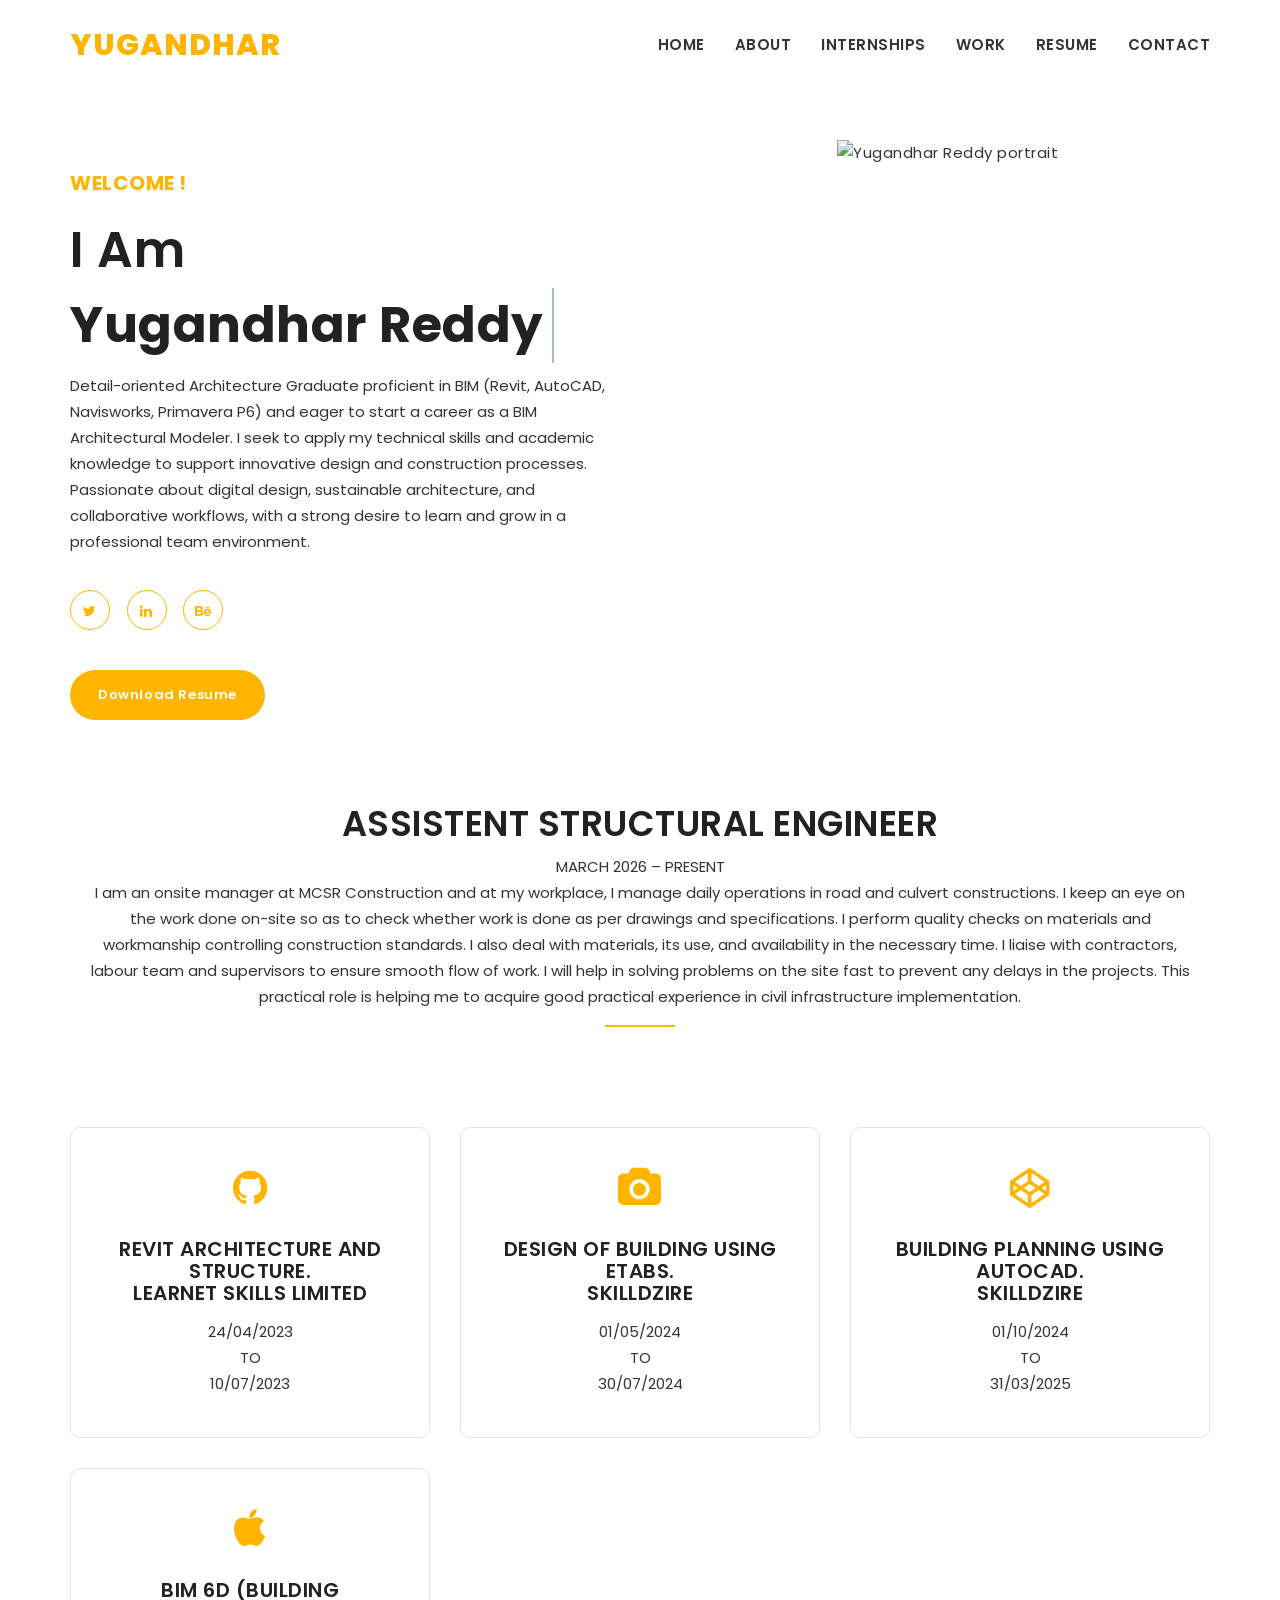
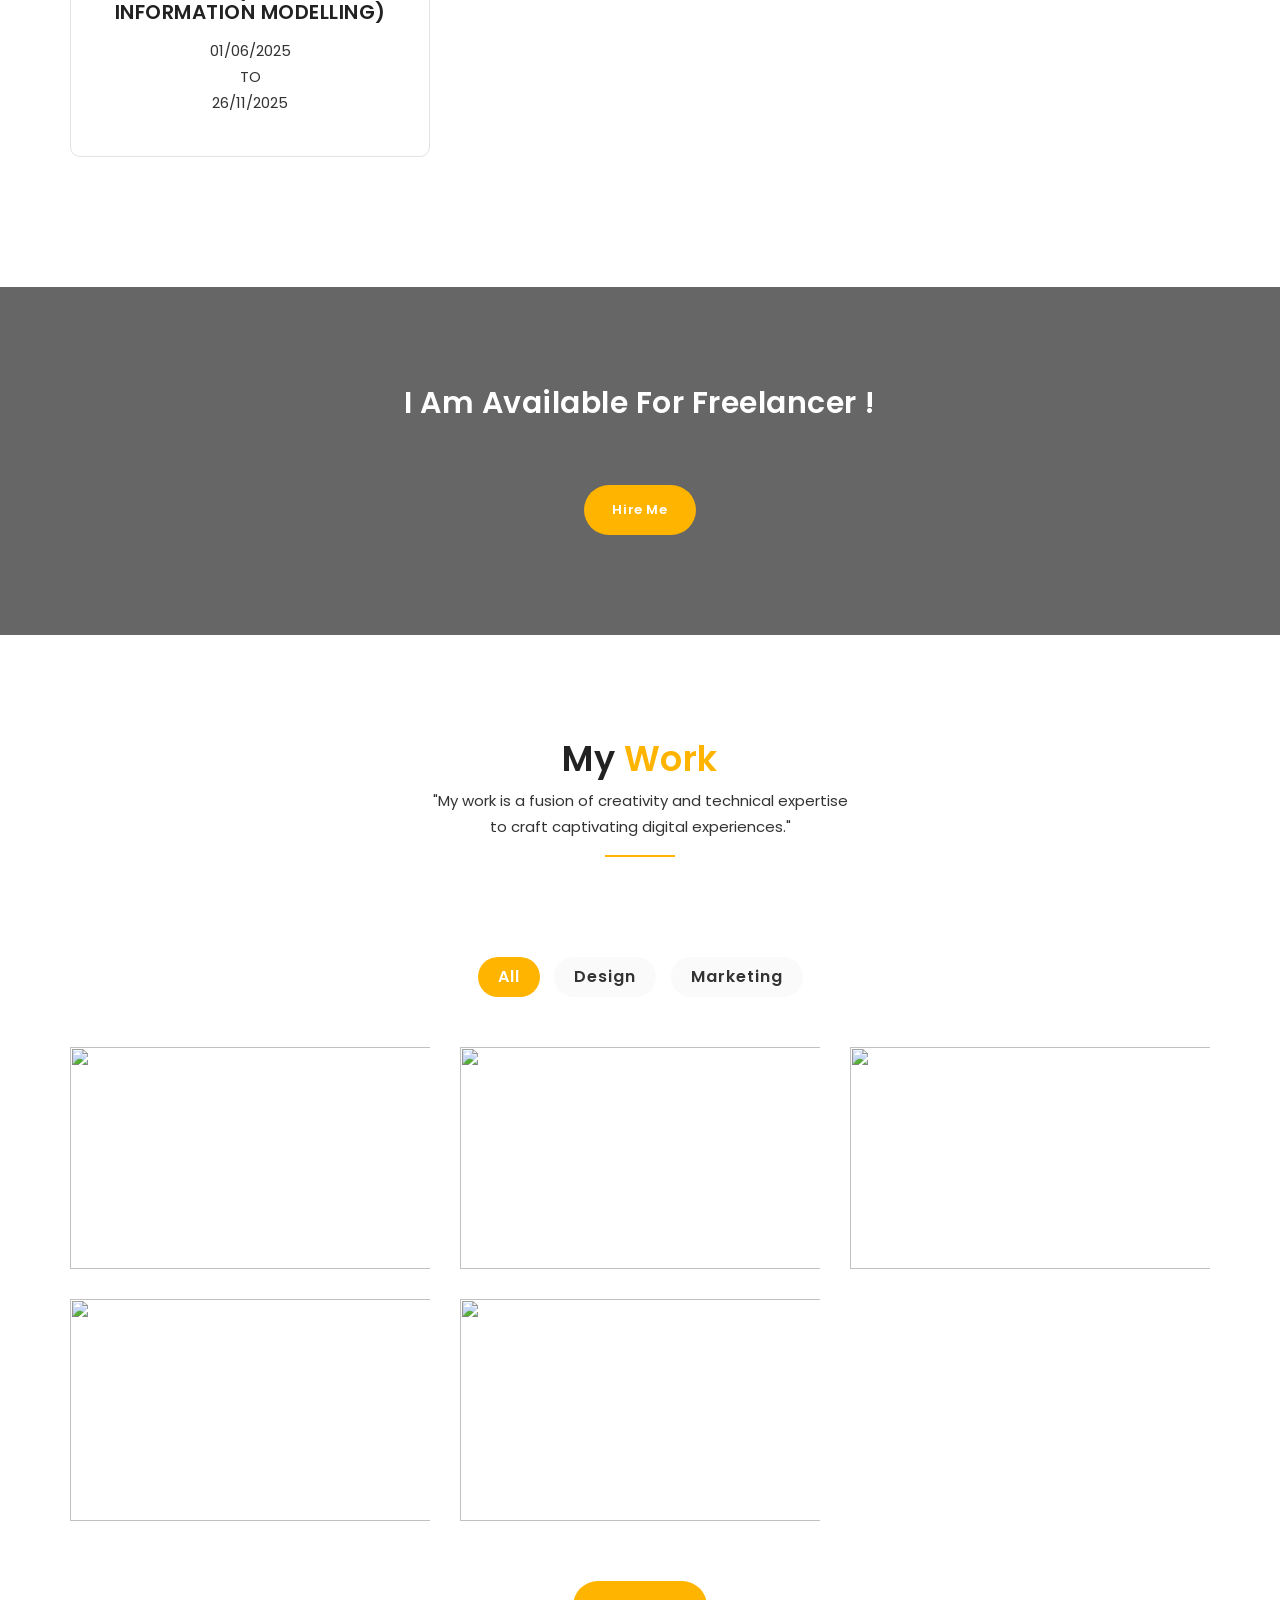
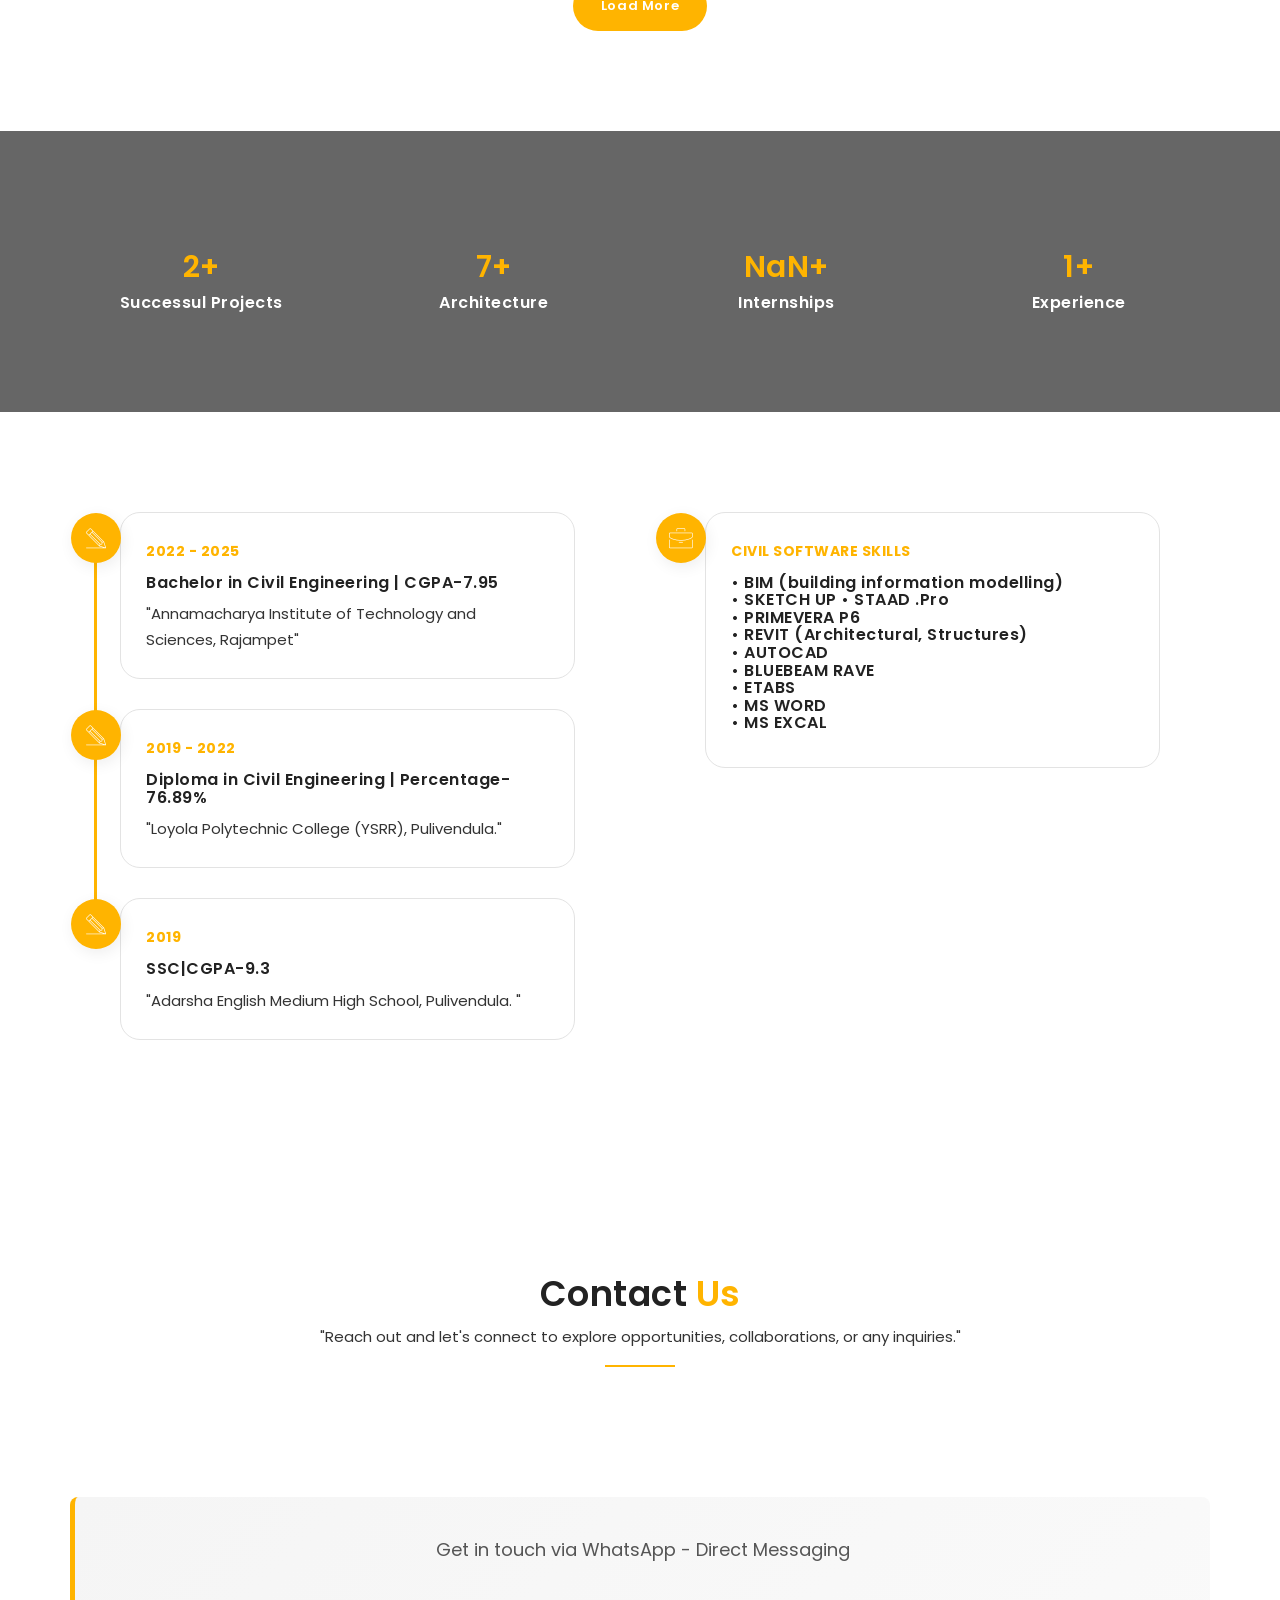
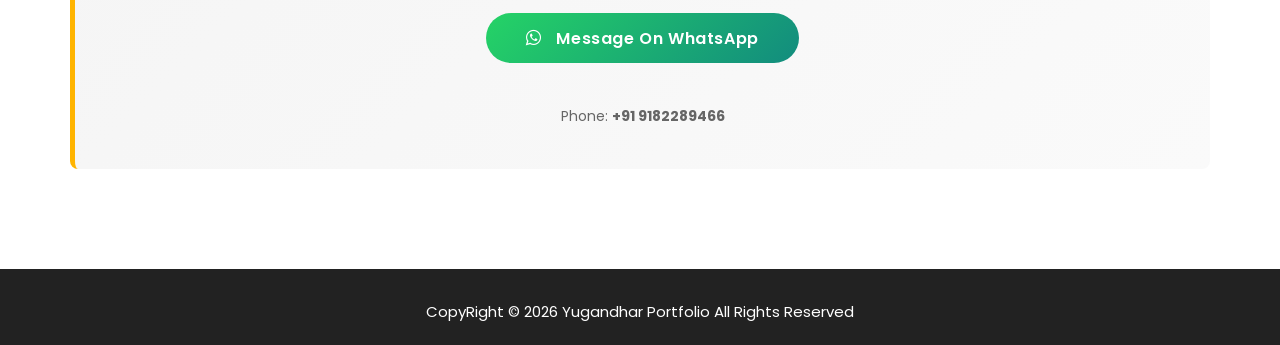
==== commit 8208e497: "yugandhar reddy" ====
--- a/index.html
+++ b/index.html
@@ -85,7 +85,7 @@
 					</div>
 					<div class="col-md-6 col-sm-12 col-xs-12">
 						<div class="banner-images">
-							<img src="images/p5.png" alt="Yugandhar Reddy portrait" style="margin-top: 100px; margin-left: 30px;" />
+							<img src="https://res.cloudinary.com/u1qfmovs/image/upload/v1786425385/WhatsApp_Image_2026-08-11_at_10.26.20_AM-removebg-preview.png" alt="Yugandhar Reddy portrait" style="margin-top: 100px; margin-left: 30px;" />
 						</div>
 					</div>
 				</div>
